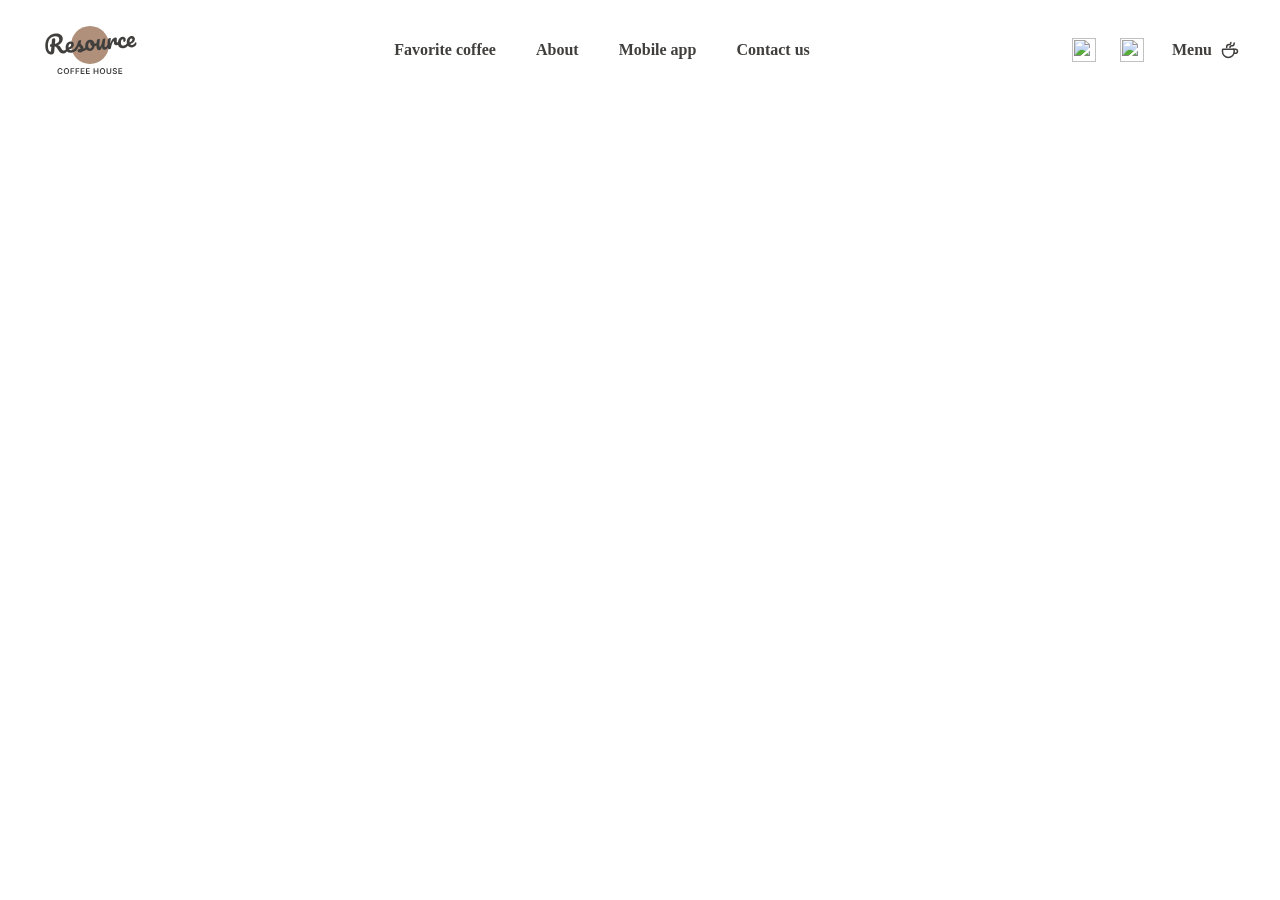
==== index.html @ 21ae15db "feat: add header navigation and theme switcher" ====
<!DOCTYPE html>
<html lang="en">

<head>
    <meta charset="UTF-8">
    <meta name="viewport" content="width=device-width, initial-scale=1.0">
    <title>Coffee House</title>
    <link rel="stylesheet" href="css/style.css">
</head>

<body>

    <header>
        <div class="container">
            <div class="header-menu">

                <a href="#" class="logo">
                    <img src="assets/logo.svg" alt="Coffee House">
                </a>

                <nav class="nav">
                    <a href="#favorite-coffee">Favorite coffee</a>
                    <a href="#about">About</a>
                    <a href="#mobile-app">Mobile app</a>
                    <a href="#contacts">Contact us</a>
                </nav>

                <div class="header-actions">

                    <div class="theme-switch">
                        <button
                            class="theme-button light-theme"
                            type="button"
                            aria-label="Switch to light theme"
                        >
                            <img src="assets/sun.svg" alt="">
                        </button>

                        <button
                            class="theme-button dark-theme"
                            type="button"
                            aria-label="Switch to dark theme"
                        >
                            <img src="assets/moon.svg" alt="">
                        </button>
                    </div>

                    <a href="menu.html" class="coffee-menu">
                        <span>Menu</span>
                        <img src="assets/coffee-cup.svg" alt="">
                    </a>

                </div>

            </div>
        </div>
    </header>

    <script src="js/script.js"></script>

</body>

</html>
---- css/style.css ----
* {
    box-sizing: border-box;
}

html {
    scroll-behavior: smooth;
}

body {
    margin: 0;
}

.container {
    max-width: 1440px;
    margin: 0 auto;
    padding: 0 40px;
}

.header-menu {
    display: flex;
    align-items: center;
    justify-content: space-between;
    padding: 20px 0;
}

.logo {
    display: flex;
}

.logo img {
    width: 100px;
    height: 60px;
}

.nav {
    display: flex;
    align-items: center;
    gap: 40px;
}

.nav a {
    color: #403f3d;
    text-decoration: none;
    font-size: 16px;
    font-weight: 600;
    line-height: 150%;
}

.header-actions {
    display: flex;
    align-items: center;
    gap: 20px;
}

.theme-switch {
    display: flex;
    align-items: center;
    gap: 8px;
}

.theme-button {
    display: flex;
    align-items: center;
    justify-content: center;
    width: 40px;
    height: 40px;
    padding: 0;
    border: none;
    background: transparent;
    cursor: pointer;
}

.theme-button img {
    width: 24px;
    height: 24px;
}

.coffee-menu {
    display: flex;
    align-items: center;
    gap: 8px;
    color: #403f3d;
    text-decoration: none;
    font-size: 16px;
    font-weight: 600;
    line-height: 150%;
}

.coffee-menu img {
    width: 20px;
    height: 20px;
}
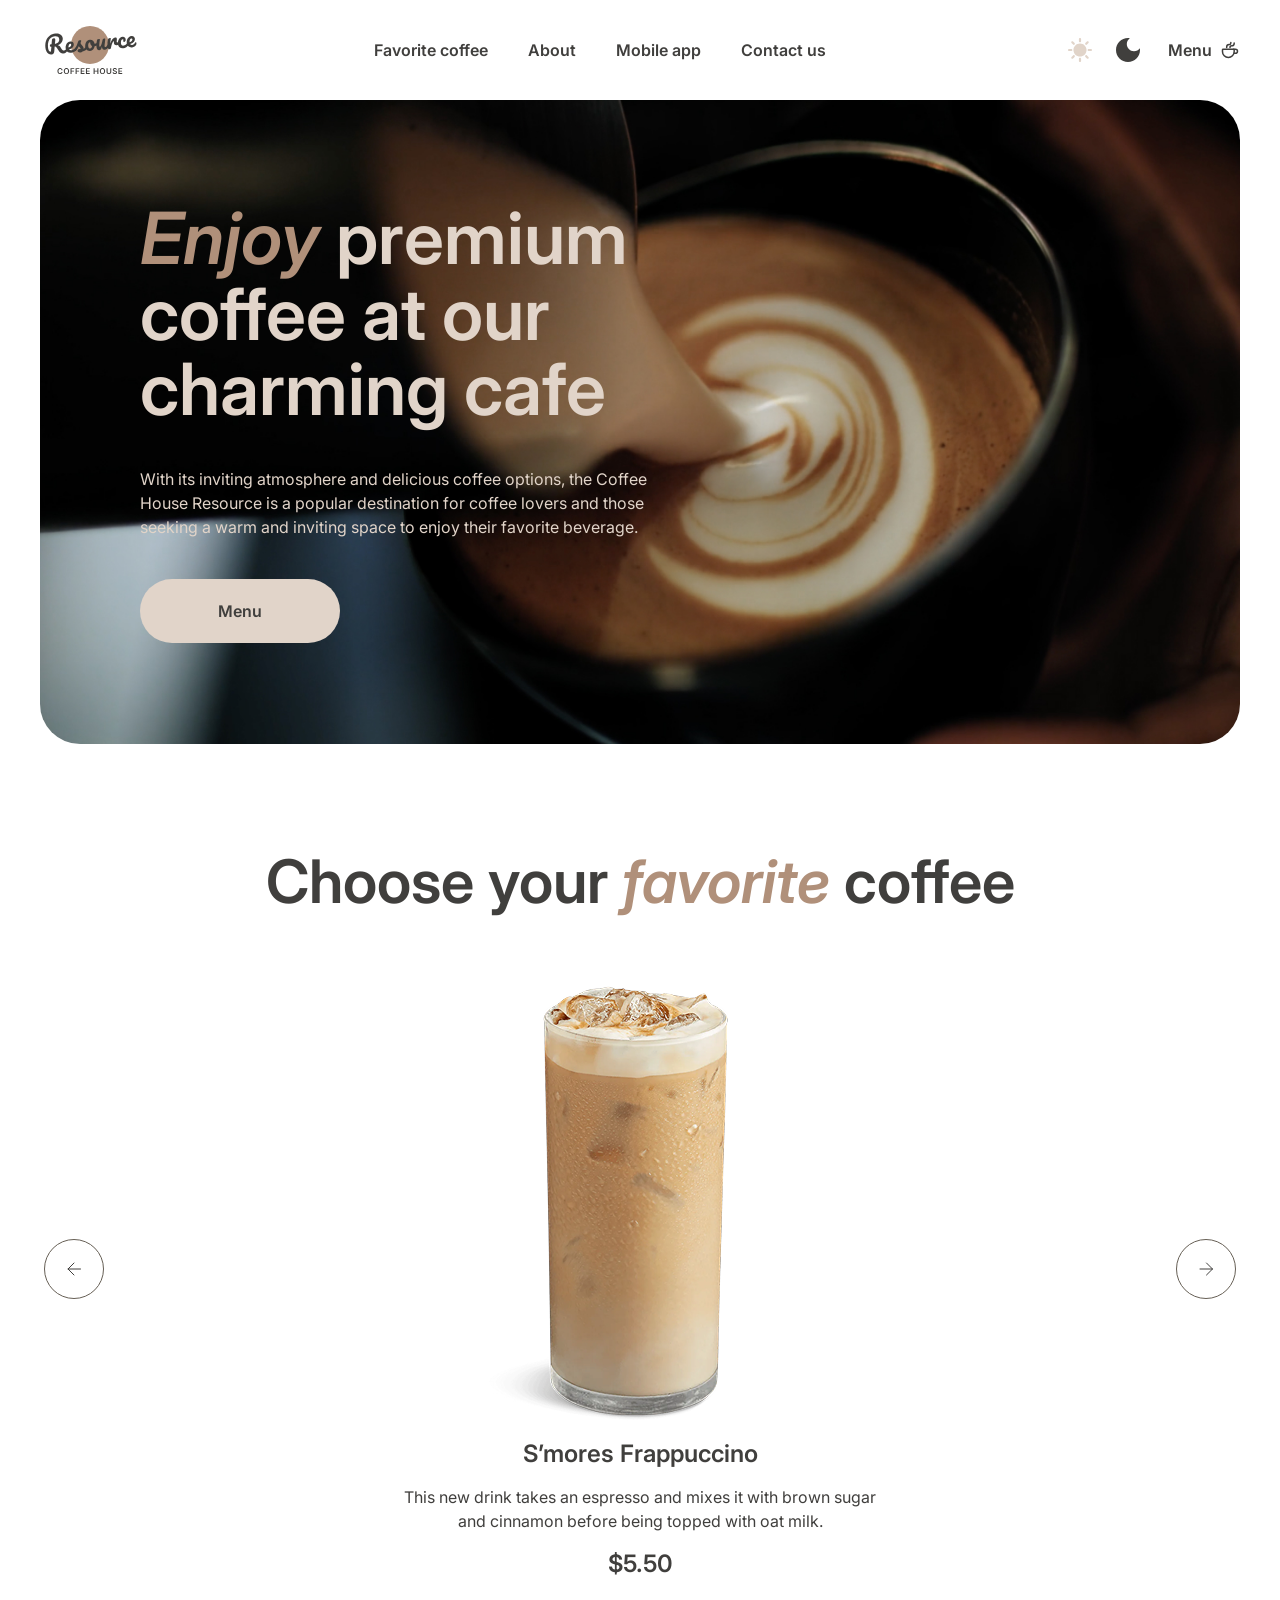
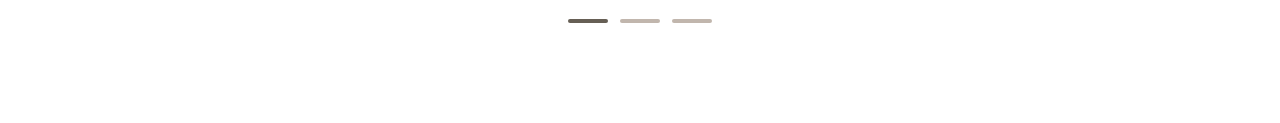
==== commit 739a8a98: "feat: add hero and favorite coffee sections" ====
--- a/index.html
+++ b/index.html
@@ -4,7 +4,17 @@
 <head>
     <meta charset="UTF-8">
     <meta name="viewport" content="width=device-width, initial-scale=1.0">
+
     <title>Coffee House</title>
+
+    <link rel="preconnect" href="https://fonts.googleapis.com">
+    <link rel="preconnect" href="https://fonts.gstatic.com" crossorigin>
+
+    <link
+        href="https://fonts.googleapis.com/css2?family=Inter:ital,wght@0,400;0,600;1,600&display=swap"
+        rel="stylesheet"
+    >
+
     <link rel="stylesheet" href="css/style.css">
 </head>
 
@@ -12,6 +22,7 @@
 
     <header>
         <div class="container">
+
             <div class="header-menu">
 
                 <a href="#" class="logo">
@@ -28,12 +39,13 @@
                 <div class="header-actions">
 
                     <div class="theme-switch">
+
                         <button
                             class="theme-button light-theme"
                             type="button"
                             aria-label="Switch to light theme"
                         >
-                            <img src="assets/sun.svg" alt="">
+                            <img src="assets/Sun.svg" alt="">
                         </button>
 
                         <button
@@ -41,8 +53,9 @@
                             type="button"
                             aria-label="Switch to dark theme"
                         >
-                            <img src="assets/moon.svg" alt="">
+                            <img src="assets/Moon.svg" alt="">
                         </button>
+
                     </div>
 
                     <a href="menu.html" class="coffee-menu">
@@ -53,8 +66,119 @@
                 </div>
 
             </div>
+
         </div>
     </header>
+
+
+    <main>
+
+        <!-- Hero -->
+
+        <section class="hero">
+
+            <div class="container">
+
+                <div class="hero-content">
+
+                    <div class="offer">
+
+                        <h1>
+                            <span>Enjoy</span> premium coffee at our charming cafe
+                        </h1>
+
+                        <p>
+                            With its inviting atmosphere and delicious coffee options,
+                            the Coffee House Resource is a popular destination for coffee
+                            lovers and those seeking a warm and inviting space to enjoy
+                            their favorite beverage.
+                        </p>
+
+                        <a href="menu.html" class="hero-button">
+                            Menu
+                        </a>
+
+                    </div>
+
+                </div>
+
+            </div>
+
+        </section>
+
+
+        <!-- Favorite Coffee -->
+
+        <section class="favorite-coffee" id="favorite-coffee">
+
+            <div class="container">
+
+                <h2>
+                    Choose your <span>favorite</span> coffee
+                </h2>
+
+                <div class="slider">
+
+                    <button
+                        class="slider-button slider-button-left"
+                        type="button"
+                        aria-label="Previous coffee"
+                    >
+                        <img src="assets/arrow-left.svg" alt="">
+                    </button>
+
+
+                    <div class="coffee-slide">
+
+                        <img
+                            src="assets/coffee-slider-1.png"
+                            alt="S'mores Frappuccino"
+                            class="coffee-image"
+                        >
+
+                        <div class="coffee-info">
+
+                            <h3>S’mores Frappuccino</h3>
+
+                            <p>
+                                This new drink takes an espresso and mixes it with brown
+                                sugar and cinnamon before being topped with oat milk.
+                            </p>
+
+                            <div class="coffee-price">
+                                $5.50
+                            </div>
+
+                        </div>
+
+                    </div>
+
+
+                    <button
+                        class="slider-button slider-button-right"
+                        type="button"
+                        aria-label="Next coffee"
+                    >
+                        <img src="assets/arrow-right.svg" alt="">
+                    </button>
+
+                </div>
+
+
+                <div class="slider-controls">
+
+                    <span class="slider-control active"></span>
+                    <span class="slider-control"></span>
+                    <span class="slider-control"></span>
+
+                </div>
+
+            </div>
+
+        </section>
+
+    </main>
+
 
     <script src="js/script.js"></script>
 
--- a/css/style.css
+++ b/css/style.css
@@ -8,6 +8,7 @@
 
 body {
     margin: 0;
+    font-family: "Inter", sans-serif;
 }
 
 .container {
@@ -89,4 +90,183 @@
 .coffee-menu img {
     width: 20px;
     height: 20px;
+}
+
+.hero-content {
+    min-height: 644px;
+    padding: 100px;
+    border-radius: 40px;
+    background-image: url("../assets/img-hero.jpg");
+    background-size: cover;
+    background-position: center;
+}
+
+.offer {
+    display: flex;
+    flex-direction: column;
+    width: 530px;
+    gap: 40px;
+}
+
+.offer h1 {
+    margin: 0;
+    color: #e1d4c9;
+    font-size: 72px;
+    font-weight: 600;
+    line-height: 105%;
+}
+
+.offer h1 span {
+    color: #b0907a;
+    font-style: italic;
+}
+
+.offer p {
+    margin: 0;
+    color: #e1d4c9;
+    font-size: 16px;
+    font-weight: 400;
+    line-height: 150%;
+}
+
+.hero-button {
+    display: flex;
+    align-items: center;
+    justify-content: center;
+    width: 200px;
+    height: 64px;
+    border-radius: 100px;
+    background-color: #e1d4c9;
+    color: #403f3d;
+    text-decoration: none;
+    font-size: 16px;
+    font-weight: 600;
+    line-height: 150%;
+}
+
+.favorite-coffee {
+    padding: 100px 0;
+}
+
+.favorite-coffee .container {
+    display: flex;
+    flex-direction: column;
+    align-items: center;
+    gap: 40px;
+}
+
+.favorite-coffee h2 {
+    margin: 0;
+    color: #403f3d;
+    font-size: 60px;
+    font-weight: 600;
+    line-height: 125%;
+    text-align: center;
+}
+
+.favorite-coffee h2 span {
+    color: #b0907a;
+    font-style: italic;
+}
+
+.slider {
+    position: relative;
+    display: flex;
+    align-items: center;
+    justify-content: center;
+    width: 100%;
+}
+
+.coffee-slide {
+    display: flex;
+    flex-direction: column;
+    align-items: center;
+    width: 480px;
+}
+
+.coffee-image {
+    display: block;
+    width: 480px;
+    height: 480px;
+    object-fit: contain;
+}
+
+.coffee-info {
+    display: flex;
+    flex-direction: column;
+    align-items: center;
+    gap: 16px;
+    text-align: center;
+}
+
+.coffee-info h3 {
+    margin: 0;
+    color: #403f3d;
+    font-size: 24px;
+    font-weight: 600;
+    line-height: 125%;
+}
+
+.coffee-info p {
+    margin: 0;
+    color: #403f3d;
+    font-size: 16px;
+    font-weight: 400;
+    line-height: 150%;
+}
+
+.coffee-price {
+    color: #403f3d;
+    font-size: 24px;
+    font-weight: 600;
+    line-height: 125%;
+}
+
+.slider-button {
+    position: absolute;
+    top: 50%;
+    display: flex;
+    align-items: center;
+    justify-content: center;
+    width: 60px;
+    height: 60px;
+    padding: 0;
+    border: 1px solid #665f55;
+    border-radius: 50%;
+    background: transparent;
+    color: #403f3d;
+    font-size: 24px;
+    cursor: pointer;
+    transform: translateY(-50%);
+}
+
+.slider-button-left {
+    left: 4px;
+}
+
+.slider-button-right {
+    right: 4px;
+}
+
+.slider-controls {
+    display: flex;
+    justify-content: center;
+    gap: 12px;
+}
+
+.slider-control {
+    display: block;
+    width: 40px;
+    height: 4px;
+    border-radius: 100px;
+    background-color: #c1b6ad;
+}
+
+.slider-control.active {
+    background-color: #665f55;
+}
+
+.slider-button img {
+    width: 24px;
+    height: 24px;
 }
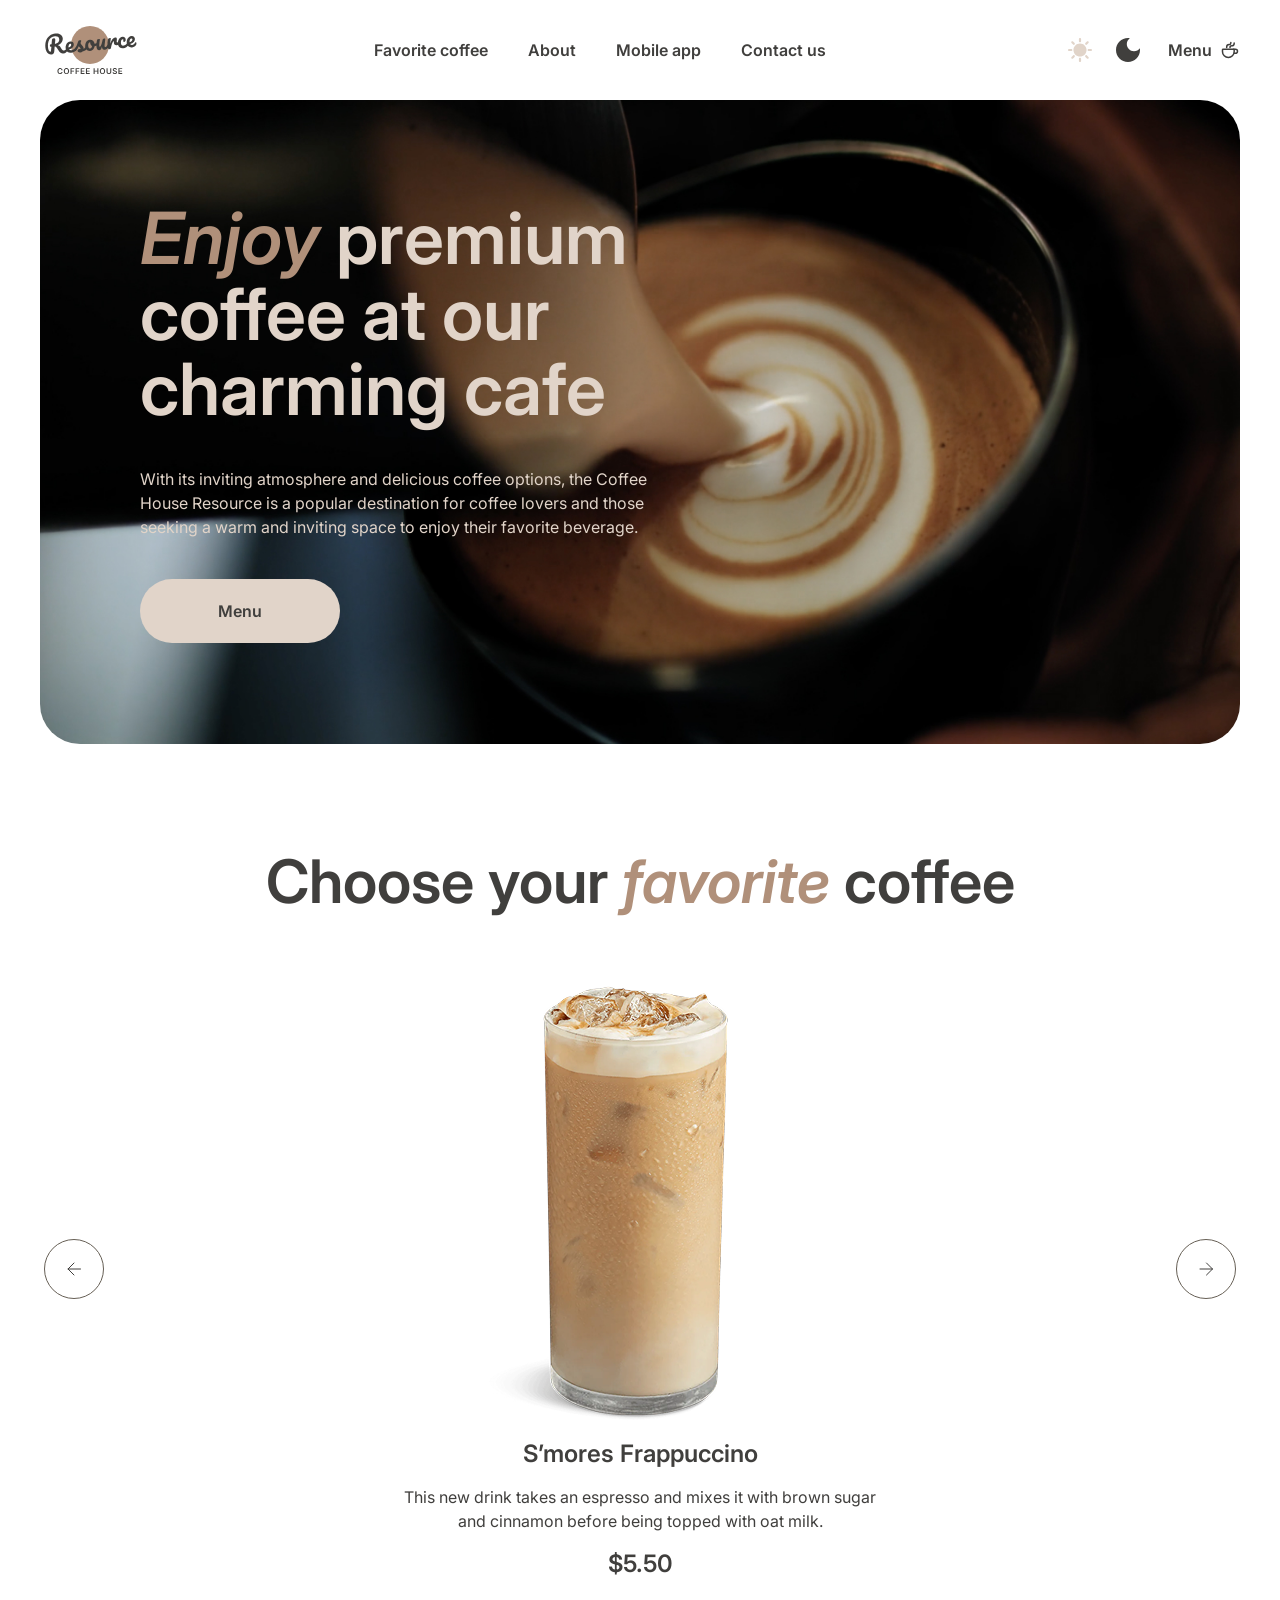
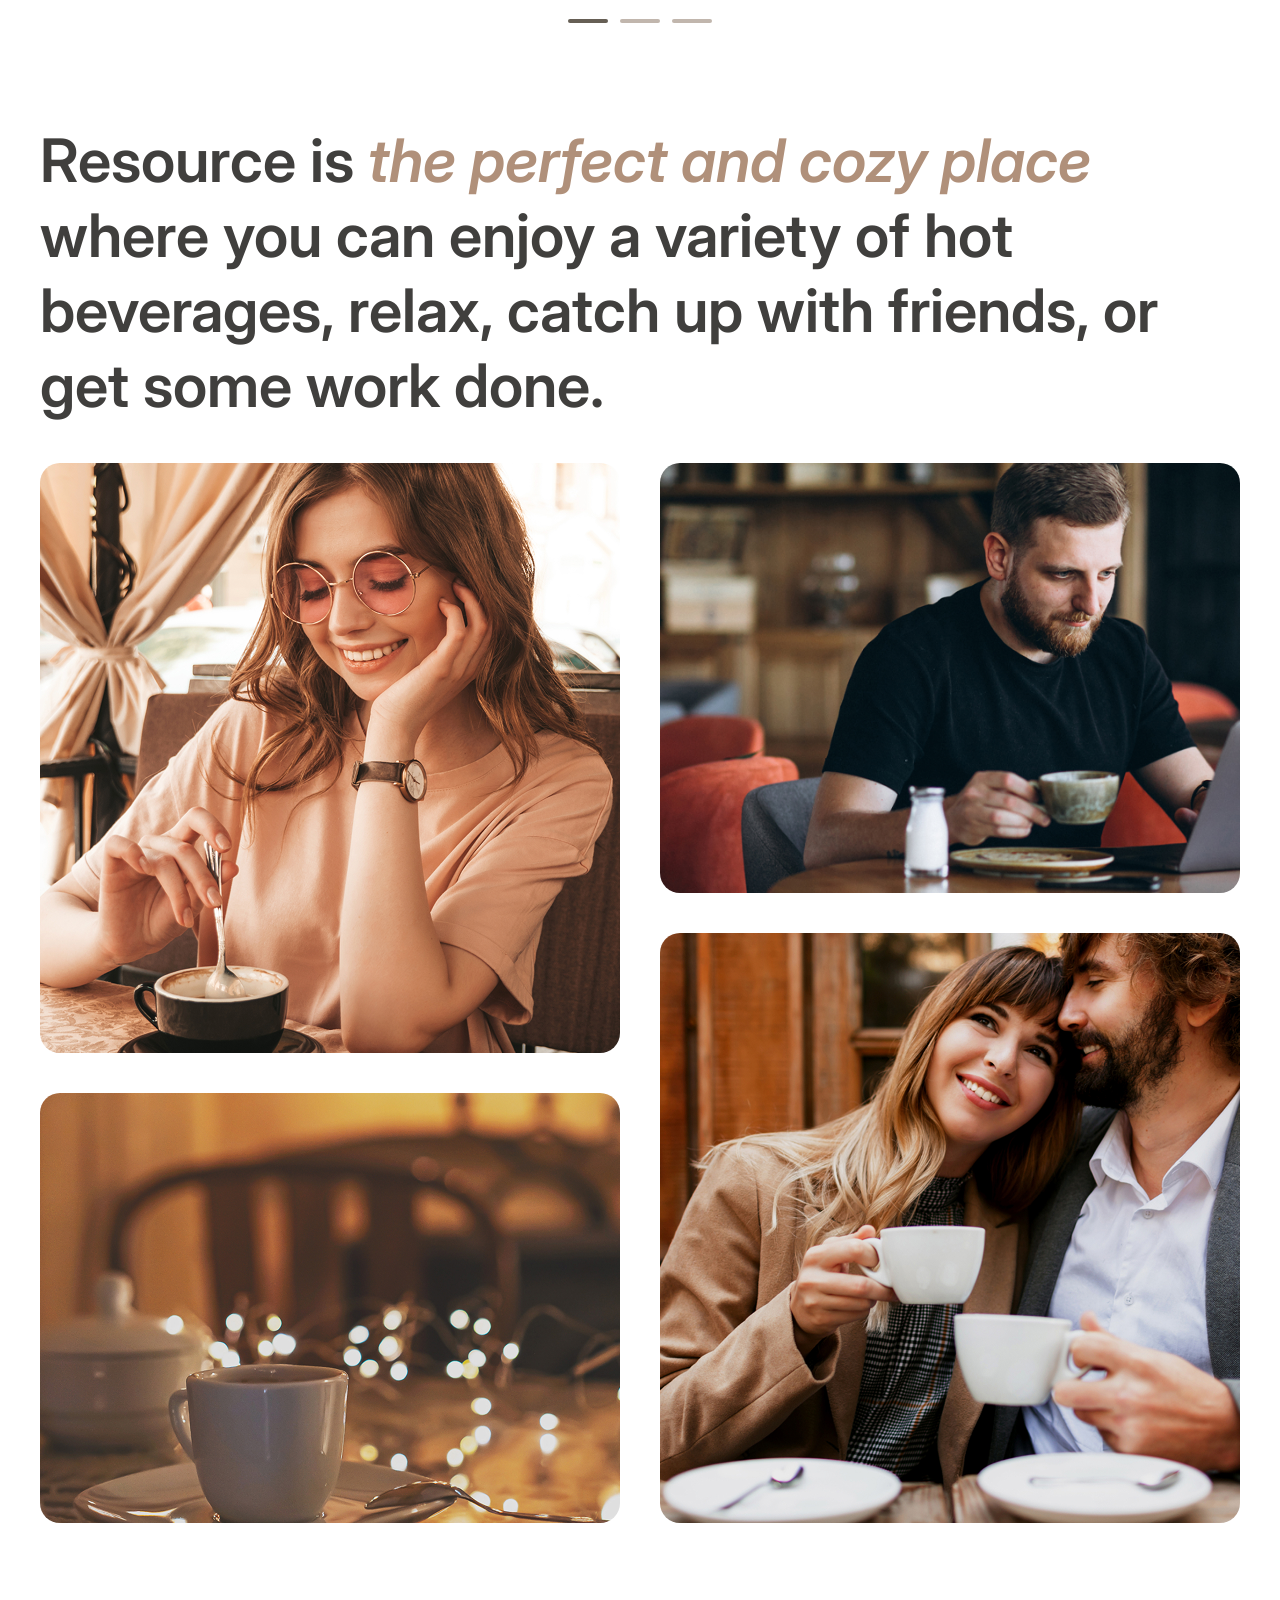
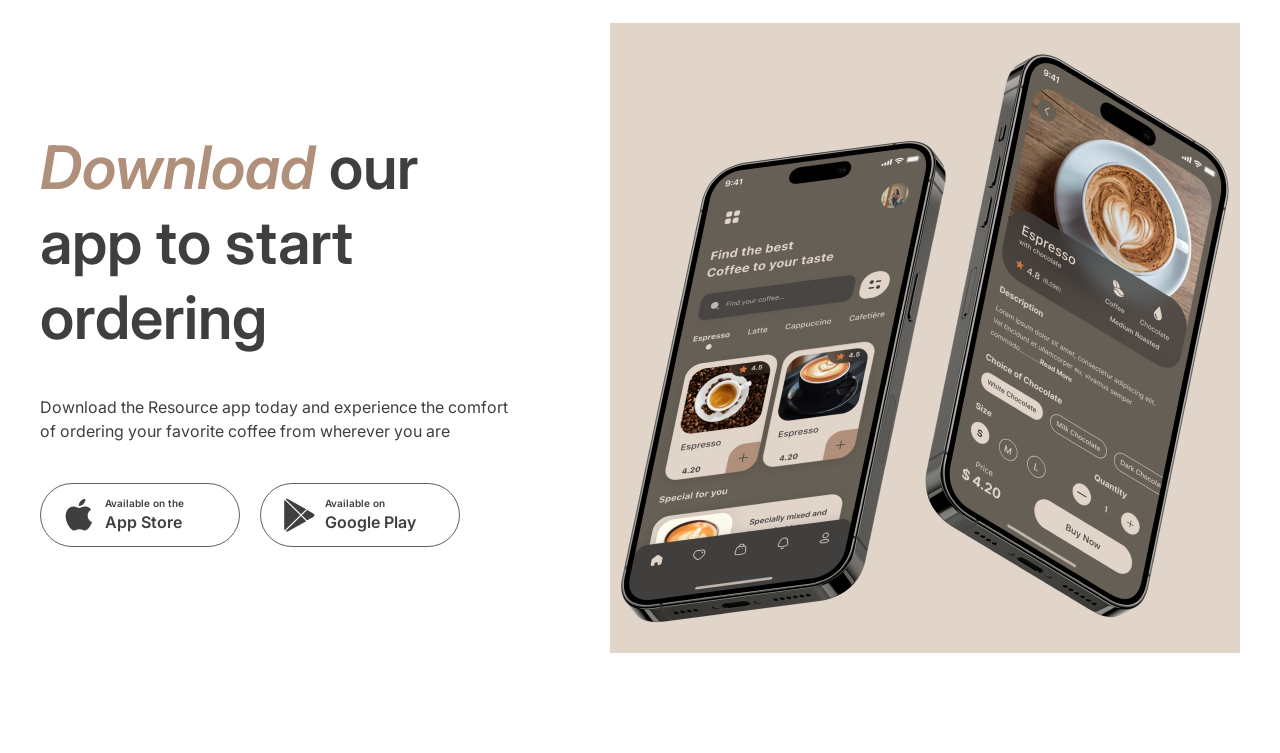
==== commit 4658dde6: "feat: add about and mobile app sections" ====
--- a/index.html
+++ b/index.html
@@ -166,17 +166,122 @@
 
 
                 <div class="slider-controls">
-
                     <span class="slider-control active"></span>
                     <span class="slider-control"></span>
                     <span class="slider-control"></span>
-
                 </div>
 
             </div>
 
         </section>
 
+
+        <!-- About -->
+
+        <section class="about" id="about">
+
+            <div class="container">
+
+                <h2>
+                    Resource is <span>the perfect and cozy place</span> where
+                    you can enjoy a variety of hot beverages, relax,
+                    catch up with friends, or get some work done.
+                </h2>
+
+
+                <div class="about-images">
+
+                    <div class="about-column">
+
+                        <div class="about-image about-image-large">
+                            <img
+                                src="assets/about-1.png"
+                                alt="Woman enjoying coffee"
+                            >
+                        </div>
+
+                        <div class="about-image about-image-small">
+                            <img
+                                src="assets/about-2.png"
+                                alt="Coffee in a cozy atmosphere"
+                            >
+                        </div>
+
+                    </div>
+
+
+                    <div class="about-column">
+
+                        <div class="about-image about-image-small">
+                            <img
+                                src="assets/about-3.png"
+                                alt="Man enjoying coffee"
+                            >
+                        </div>
+
+                        <div class="about-image about-image-large">
+                            <img
+                                src="assets/about-4.png"
+                                alt="Couple enjoying coffee"
+                            >
+                        </div>
+
+                    </div>
+
+                </div>
+
+            </div>
+
+        </section>
+
+<section class="mobile-app" id="mobile-app">
+    <div class="container">
+
+        <div class="mobile-offer">
+
+            <h2>
+                <span>Download</span> our app to start ordering
+            </h2>
+
+            <p>
+                Download the Resource app today and experience the comfort of
+                ordering your favorite coffee from wherever you are
+            </p>
+
+            <div class="app-buttons">
+
+                <a href="#" class="app-button">
+                    <img src="assets/icon-app-store.svg" alt="">
+
+                    <span class="app-button-text">
+                        <small>Available on the</small>
+                        <strong>App Store</strong>
+                    </span>
+                </a>
+
+                <a href="#" class="app-button">
+                    <img src="assets/icon-google-play.svg" alt="">
+
+                    <span class="app-button-text">
+                        <small>Available on</small>
+                        <strong>Google Play</strong>
+                    </span>
+                </a>
+
+            </div>
+
+        </div>
+
+        <div class="mobile-image">
+            <img
+                src="assets/mobile-screens.png"
+                alt="Coffee House mobile application"
+            >
+        </div>
+
+    </div>
+</section>
+
     </main>
 
 
--- a/css/style.css
+++ b/css/style.css
@@ -269,4 +269,150 @@
 .slider-button img {
     width: 24px;
     height: 24px;
+}
+
+.about {
+    padding-bottom: 100px;
+}
+
+.about .container {
+    display: flex;
+    flex-direction: column;
+    gap: 40px;
+}
+
+.about h2 {
+    margin: 0;
+    color: #403f3d;
+    font-size: 60px;
+    font-weight: 600;
+    line-height: 125%;
+}
+
+.about h2 span {
+    color: #b0907a;
+    font-style: italic;
+}
+
+.about-images {
+    display: flex;
+    gap: 40px;
+}
+
+.about-column {
+    display: flex;
+    flex-direction: column;
+    width: 50%;
+    gap: 40px;
+}
+
+.about-image {
+    overflow: hidden;
+    border-radius: 20px;
+}
+
+.about-image-large {
+    height: 590px;
+}
+
+.about-image-small {
+    height: 430px;
+}
+
+.about-image img {
+    width: 100%;
+    height: 100%;
+    object-fit: cover;
+}
+
+.mobile-app {
+    padding-bottom: 100px;
+}
+
+.mobile-app .container {
+    display: flex;
+    align-items: center;
+    gap: 100px;
+}
+
+.mobile-offer {
+    display: flex;
+    flex-direction: column;
+    gap: 40px;
+    width: 630px;
+}
+
+.mobile-offer h2 {
+    margin: 0;
+    color: #403f3d;
+    font-size: 60px;
+    font-weight: 600;
+    line-height: 125%;
+}
+
+.mobile-offer h2 span {
+    color: #b0907a;
+    font-style: italic;
+}
+
+.mobile-offer p {
+    margin: 0;
+    color: #403f3d;
+    font-size: 16px;
+    font-weight: 400;
+    line-height: 150%;
+}
+
+.app-buttons {
+    display: flex;
+    gap: 20px;
+}
+
+.app-button {
+    display: flex;
+    align-items: center;
+    gap: 8px;
+    width: 200px;
+    height: 64px;
+    padding: 12px 20px;
+    border: 1px solid #665f55;
+    border-radius: 100px;
+    color: #403f3d;
+    text-decoration: none;
+}
+
+.app-button img {
+    width: 36px;
+    height: 36px;
+}
+
+.app-button-text {
+    display: flex;
+    flex-direction: column;
+    align-items: flex-start;
+}
+
+.app-button-text small {
+    font-size: 10px;
+    font-weight: 600;
+    line-height: 140%;
+}
+
+.app-button-text strong {
+    font-size: 16px;
+    font-weight: 600;
+    line-height: 150%;
+}
+
+.mobile-image {
+    width: 630px;
+    height: 630px;
+    flex-shrink: 0;
+}
+
+.mobile-image img {
+    display: block;
+    width: 100%;
+    height: 100%;
+    object-fit: contain;
 }
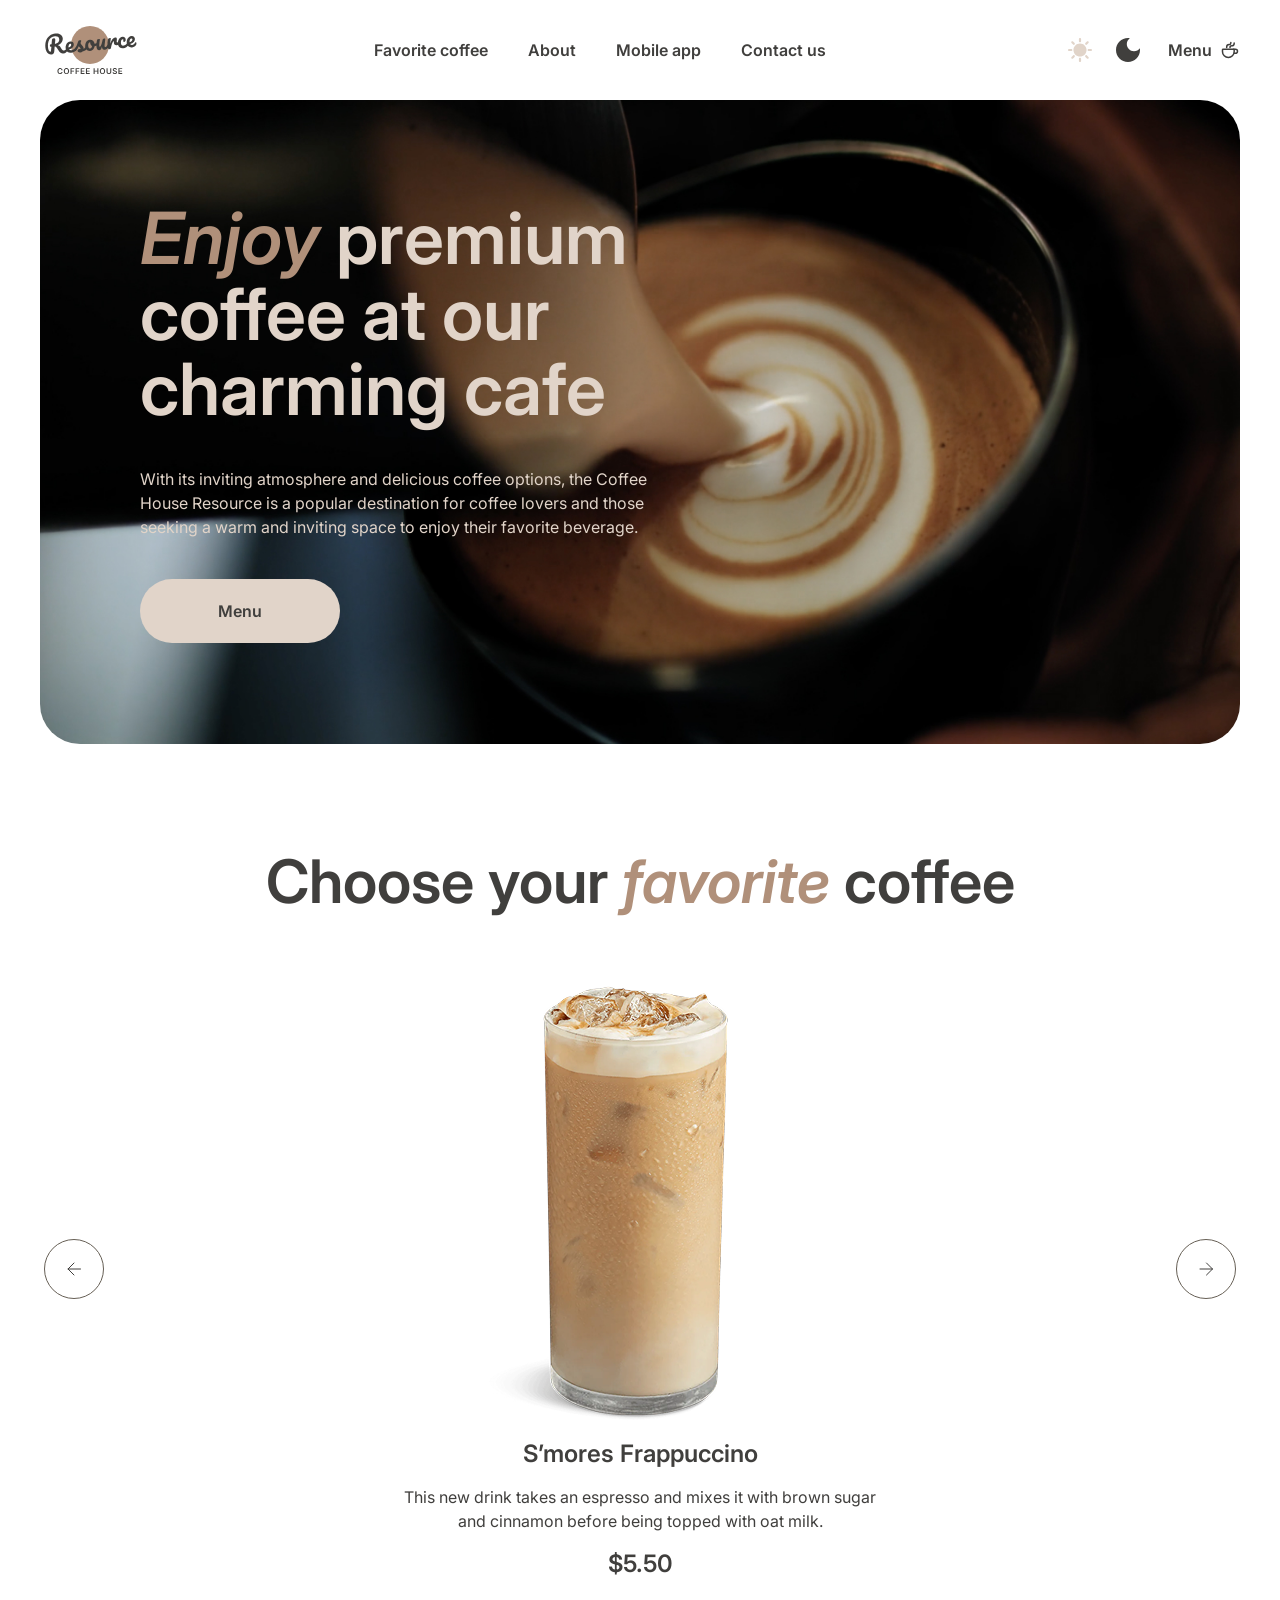
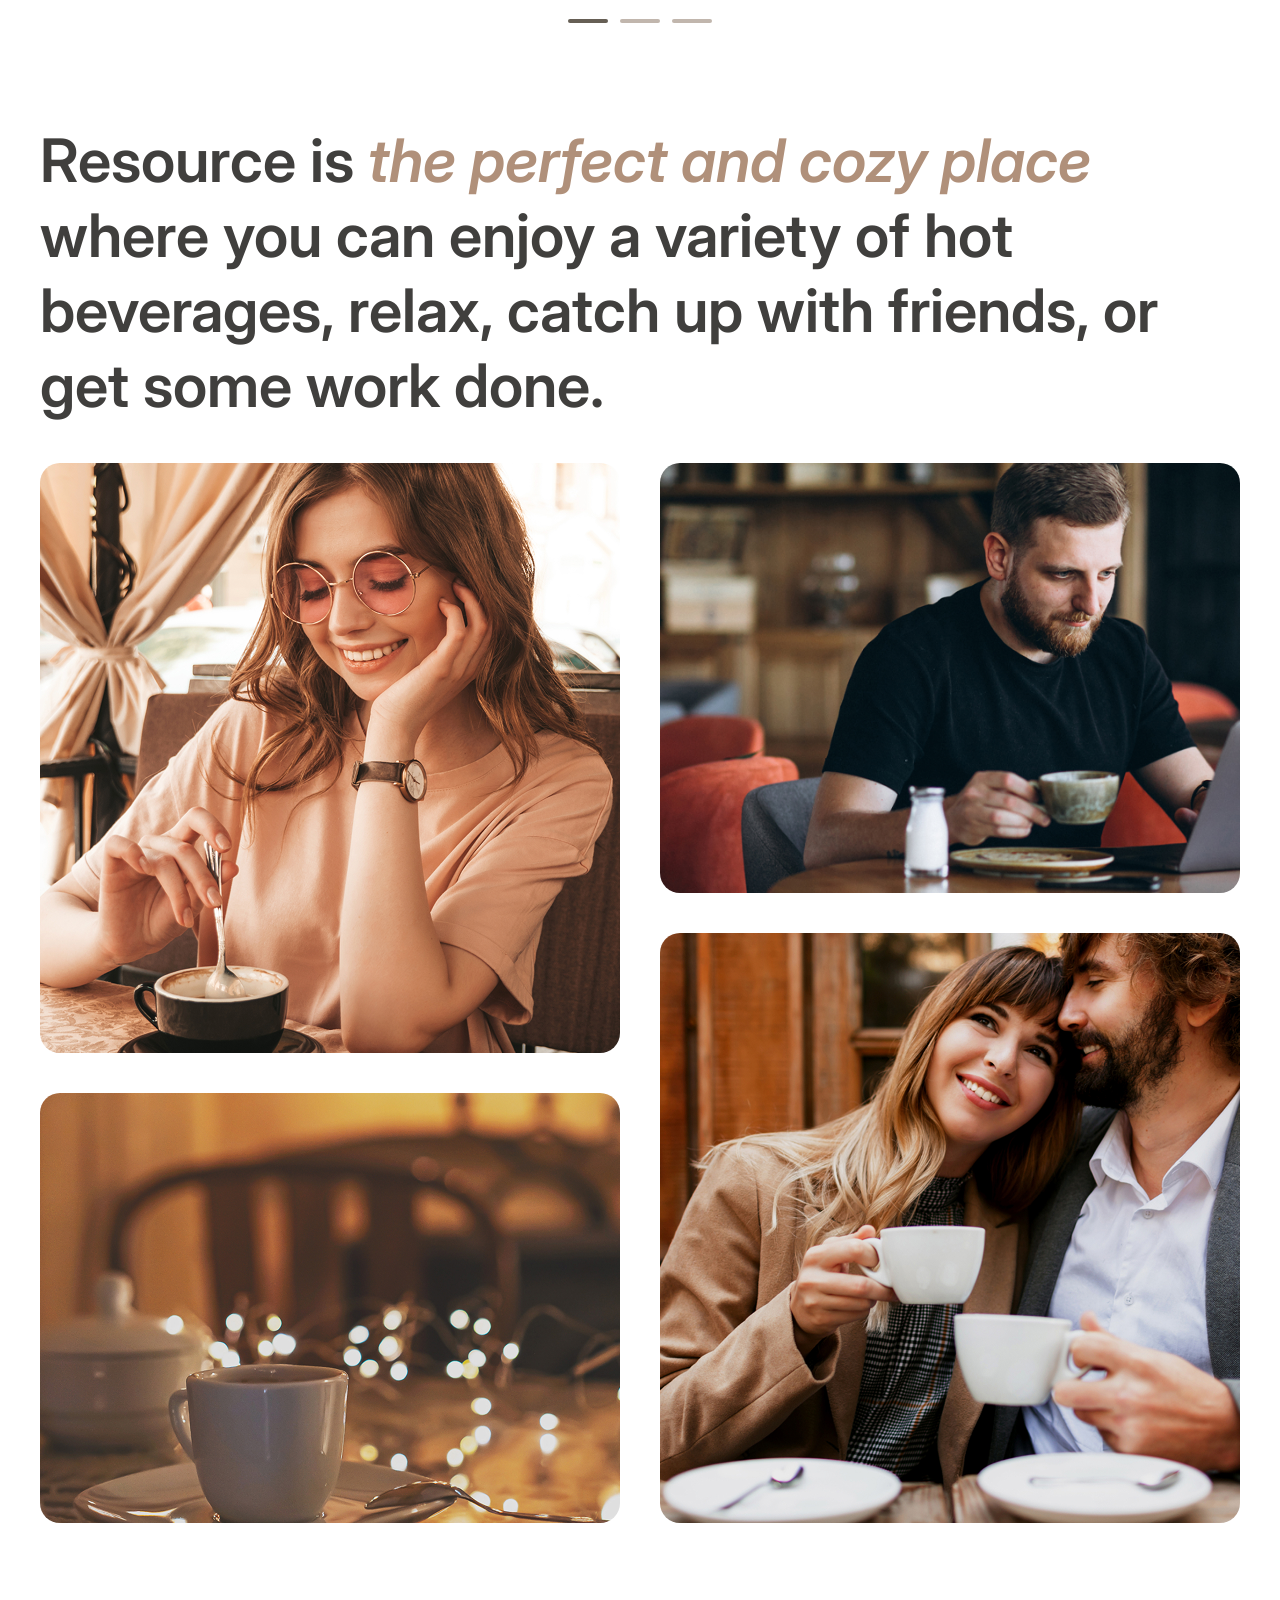
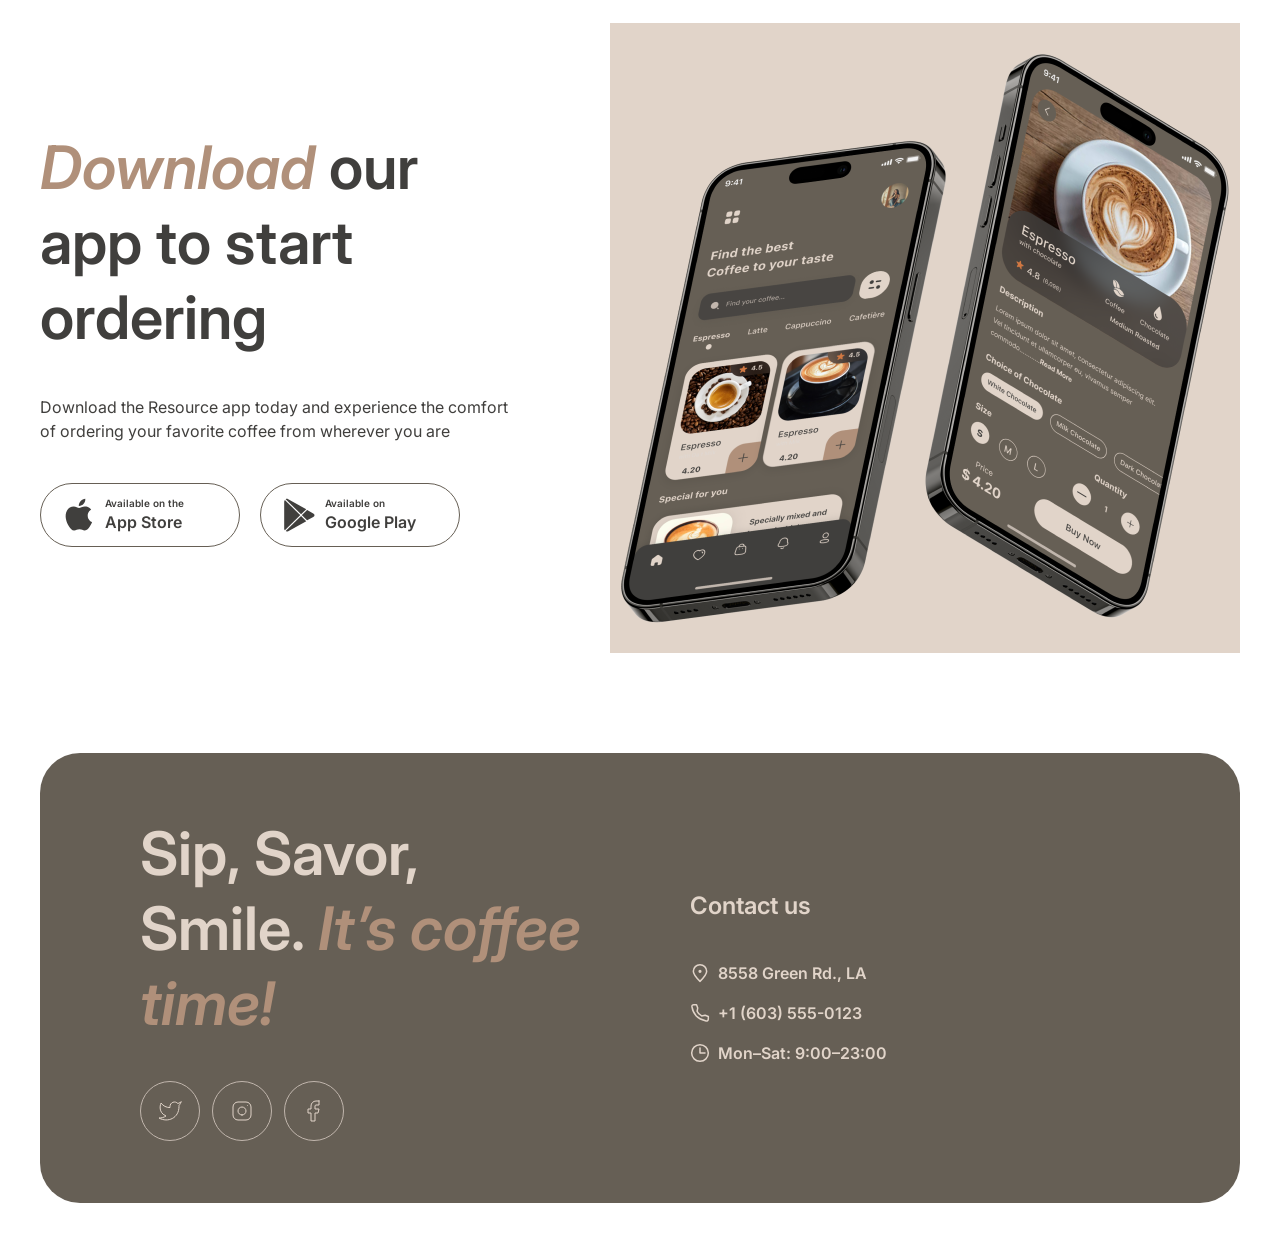
==== commit 94dbb2f7: "feat: add contacts section" ====
--- a/index.html
+++ b/index.html
@@ -282,6 +282,69 @@
     </div>
 </section>
 
+<!-- Contacts -->
+
+<section class="contacts" id="contacts">
+    <div class="container">
+
+        <div class="contacts-content">
+
+            <div class="contacts-offer">
+
+                <h2>
+                    Sip, Savor, Smile.
+                    <span>It’s coffee time!</span>
+                </h2>
+
+                <div class="socials">
+
+                    <a href="#" class="social-button" aria-label="Twitter">
+                        <img src="assets/twitter.svg" alt="">
+                    </a>
+
+                    <a href="#" class="social-button" aria-label="Instagram">
+                        <img src="assets/instagram.svg" alt="">
+                    </a>
+
+                    <a href="#" class="social-button" aria-label="Facebook">
+                        <img src="assets/facebook.svg" alt="">
+                    </a>
+
+                </div>
+
+            </div>
+
+
+            <div class="contacts-info">
+
+                <h3>Contact us</h3>
+
+                <div class="contact-list">
+
+                    <a href="#" class="contact-item">
+                        <img src="assets/pin-alt.svg" alt="">
+                        <span>8558 Green Rd., LA</span>
+                    </a>
+
+                    <a href="tel:+16035550123" class="contact-item">
+                        <img src="assets/phone.svg" alt="">
+                        <span>+1 (603) 555-0123</span>
+                    </a>
+
+                    <div class="contact-item">
+                        <img src="assets/clock.svg" alt="">
+                        <span>Mon–Sat: 9:00–23:00</span>
+                    </div>
+
+                </div>
+
+            </div>
+
+        </div>
+
+    </div>
+</section>
+
     </main>
 
 
--- a/css/style.css
+++ b/css/style.css
@@ -415,4 +415,96 @@
     width: 100%;
     height: 100%;
     object-fit: contain;
+}
+
+.contacts {
+    padding-bottom: 40px;
+}
+
+.contacts-content {
+    display: flex;
+    align-items: center;
+    gap: 100px;
+    height: 450px;
+    padding: 100px;
+    border-radius: 40px;
+    background-color: #665f55;
+}
+
+.contacts-offer {
+    display: flex;
+    flex-direction: column;
+    gap: 40px;
+    width: 530px;
+}
+
+.contacts-offer h2 {
+    margin: 0;
+    color: #e1d4c9;
+    font-size: 60px;
+    font-weight: 600;
+    line-height: 125%;
+}
+
+.contacts-offer h2 span {
+    color: #b0907a;
+    font-style: italic;
+}
+
+.socials {
+    display: flex;
+    gap: 12px;
+}
+
+.social-button {
+    display: flex;
+    align-items: center;
+    justify-content: center;
+    width: 60px;
+    height: 60px;
+    border: 1px solid #c1b6ad;
+    border-radius: 50%;
+}
+
+.social-button img {
+    width: 24px;
+    height: 24px;
+}
+
+.contacts-info {
+    display: flex;
+    flex-direction: column;
+    gap: 40px;
+    width: 530px;
+}
+
+.contacts-info h3 {
+    margin: 0;
+    color: #e1d4c9;
+    font-size: 24px;
+    font-weight: 600;
+    line-height: 125%;
+}
+
+.contact-list {
+    display: flex;
+    flex-direction: column;
+    gap: 16px;
+}
+
+.contact-item {
+    display: flex;
+    align-items: center;
+    gap: 8px;
+    width: fit-content;
+    color: #e1d4c9;
+    text-decoration: none;
+    font-size: 16px;
+    font-weight: 600;
+    line-height: 150%;
+}
+
+.contact-item img {
+    width: 20px;
+    height: 20px;
 }
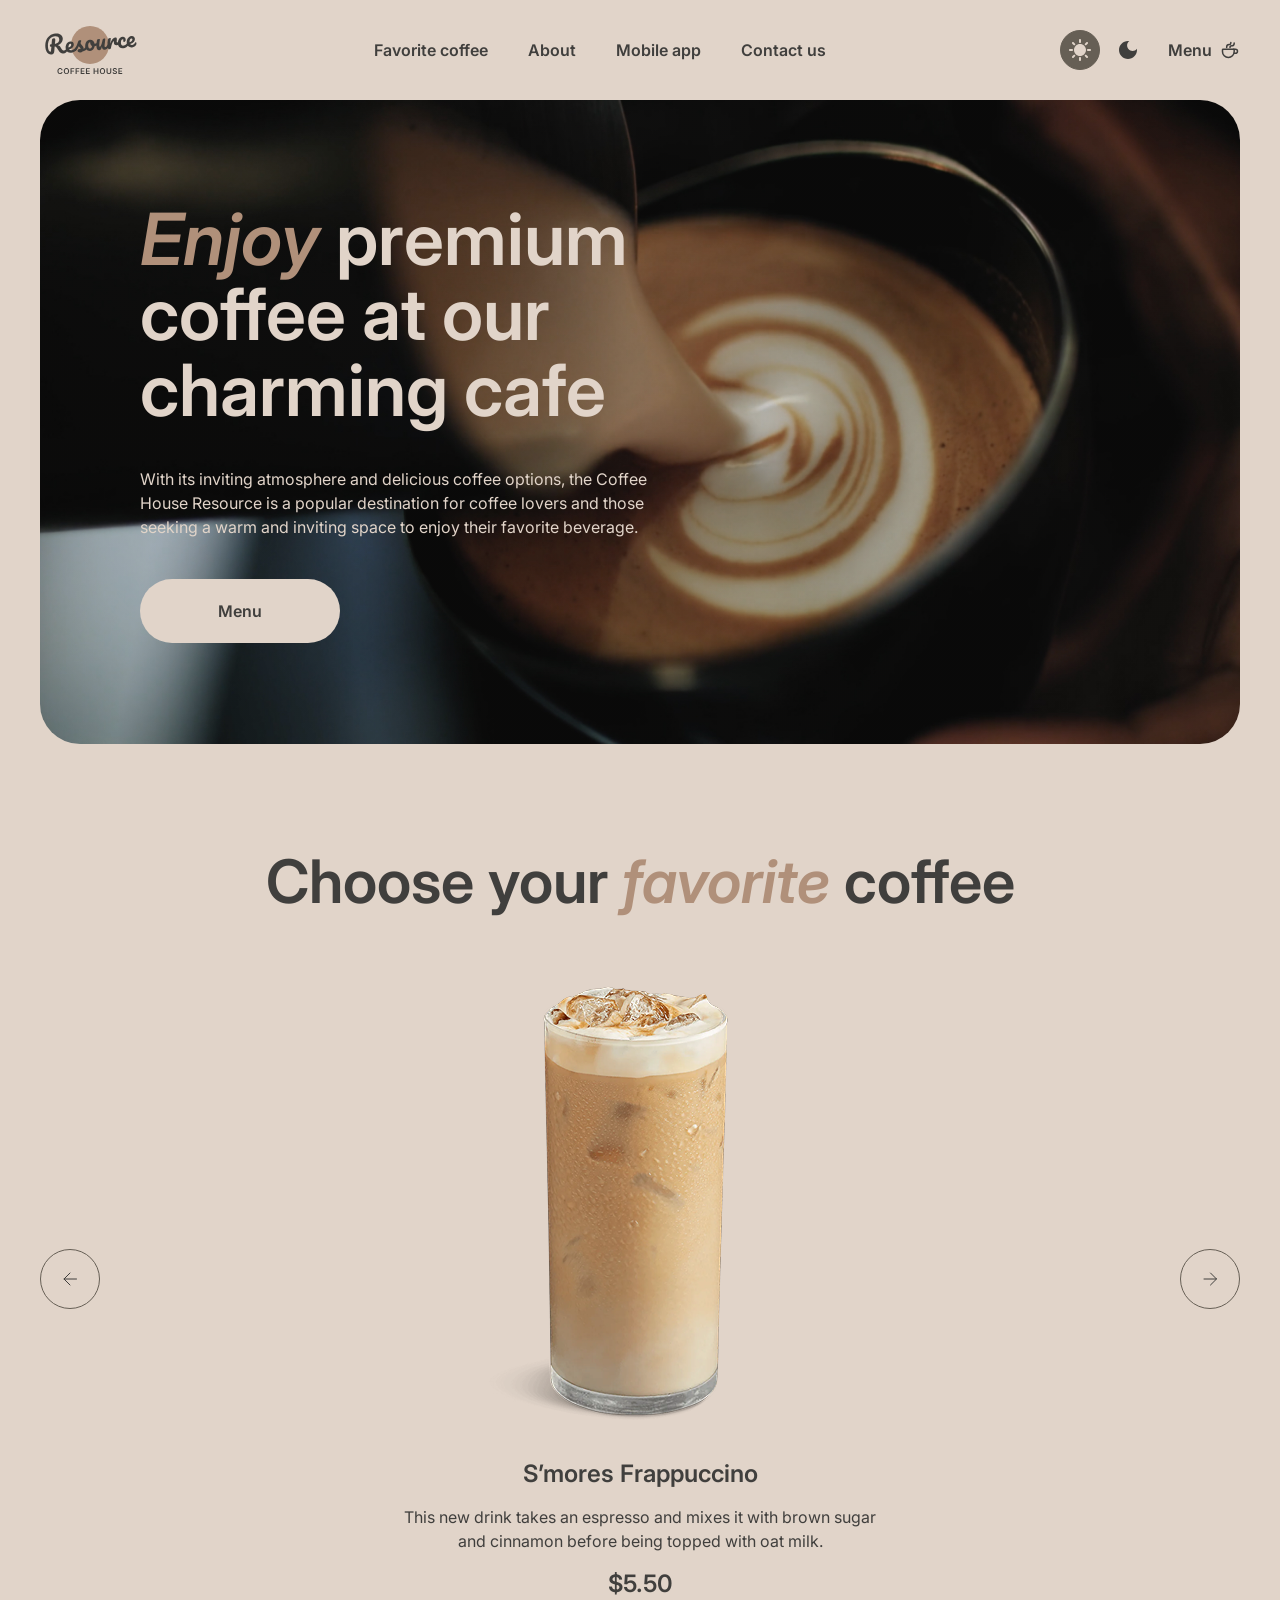
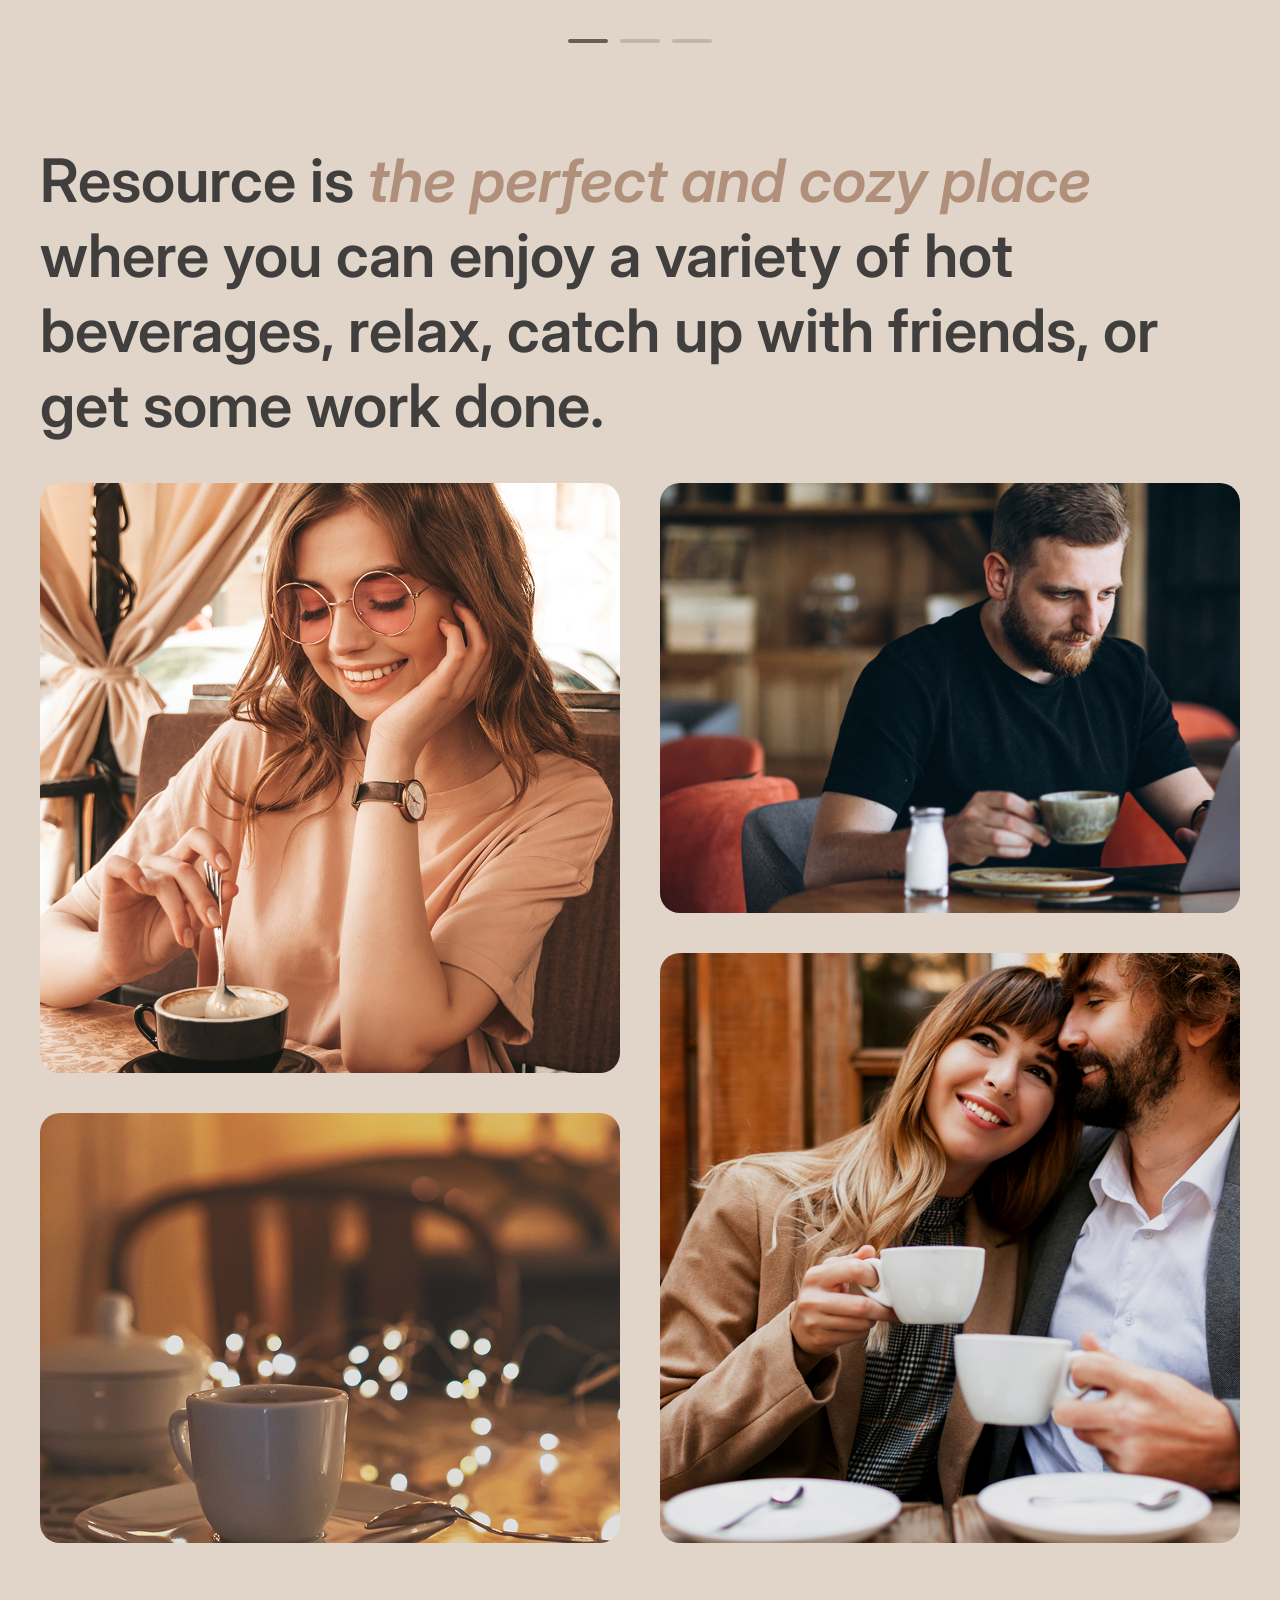
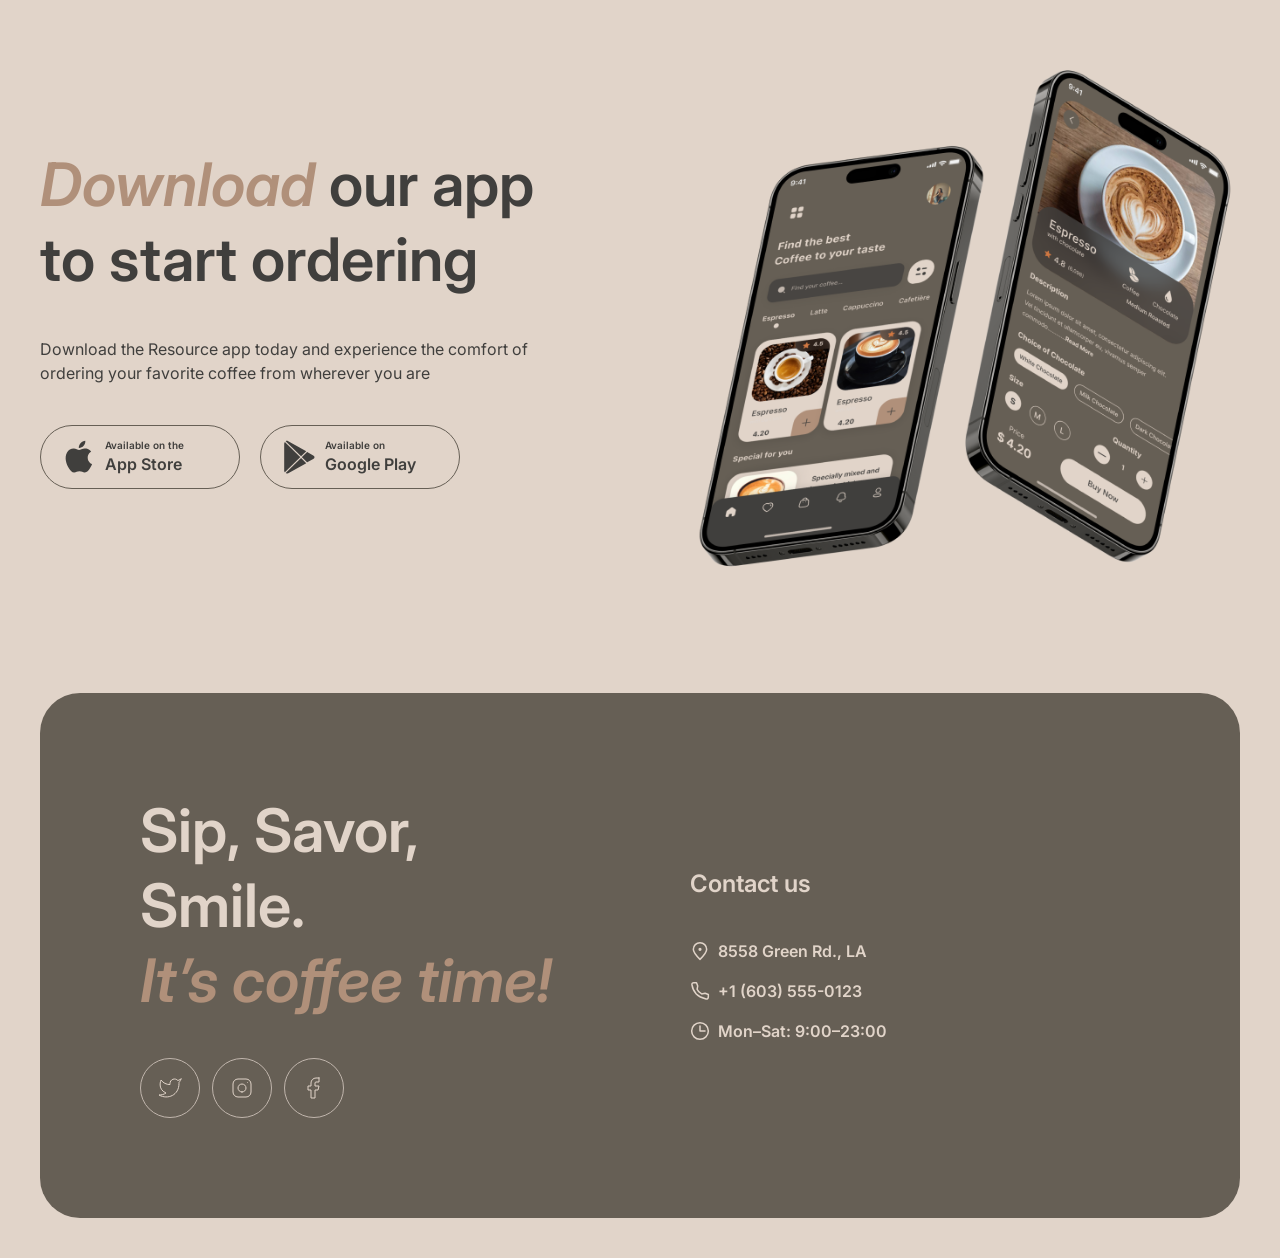
==== commit 5d7b92f0: "feat: add favicon" ====
--- a/index.html
+++ b/index.html
@@ -6,6 +6,8 @@
     <meta name="viewport" content="width=device-width, initial-scale=1.0">
 
     <title>Coffee House</title>
+
+    <link rel="icon" type="image/svg+xml" href="assets/favicon.svg">
 
     <link rel="preconnect" href="https://fonts.googleapis.com">
     <link rel="preconnect" href="https://fonts.gstatic.com" crossorigin>
@@ -22,24 +24,32 @@
 
     <header>
         <div class="container">
-
             <div class="header-menu">
 
-                <a href="#" class="logo">
+                <a href="index.html" class="logo">
                     <img src="assets/logo.svg" alt="Coffee House">
                 </a>
 
                 <nav class="nav">
-                    <a href="#favorite-coffee">Favorite coffee</a>
-                    <a href="#about">About</a>
-                    <a href="#mobile-app">Mobile app</a>
-                    <a href="#contacts">Contact us</a>
+                    <ul>
+                        <li>
+                            <a href="#favorite-coffee">Favorite coffee</a>
+                        </li>
+                        <li>
+                            <a href="#about">About</a>
+                        </li>
+                        <li>
+                            <a href="#mobile-app">Mobile app</a>
+                        </li>
+                        <li>
+                            <a href="#contacts">Contact us</a>
+                        </li>
+                    </ul>
                 </nav>
 
                 <div class="header-actions">
 
                     <div class="theme-switch">
-
                         <button
                             class="theme-button light-theme"
                             type="button"
@@ -55,7 +65,6 @@
                         >
                             <img src="assets/Moon.svg" alt="">
                         </button>
-
                     </div>
 
                     <a href="menu.html" class="coffee-menu">
@@ -63,20 +72,25 @@
                         <img src="assets/coffee-cup.svg" alt="">
                     </a>
 
-                </div>
-
-            </div>
-
+                    <button
+                        class="burger-button"
+                        type="button"
+                        aria-label="Open navigation menu"
+                    >
+                        <span></span>
+                        <span></span>
+                        <span></span>
+                    </button>
+
+                </div>
+
+            </div>
         </div>
     </header>
 
-
     <main>
 
-        <!-- Hero -->
-
         <section class="hero">
-
             <div class="container">
 
                 <div class="hero-content">
@@ -103,14 +117,9 @@
                 </div>
 
             </div>
-
         </section>
 
-
-        <!-- Favorite Coffee -->
-
         <section class="favorite-coffee" id="favorite-coffee">
-
             <div class="container">
 
                 <h2>
@@ -127,7 +136,6 @@
                         <img src="assets/arrow-left.svg" alt="">
                     </button>
 
-
                     <div class="coffee-slide">
 
                         <img
@@ -152,7 +160,6 @@
                         </div>
 
                     </div>
-
 
                     <button
                         class="slider-button slider-button-right"
@@ -164,7 +171,6 @@
 
                 </div>
 
-
                 <div class="slider-controls">
                     <span class="slider-control active"></span>
                     <span class="slider-control"></span>
@@ -172,14 +178,9 @@
                 </div>
 
             </div>
-
         </section>
 
-
-        <!-- About -->
-
         <section class="about" id="about">
-
             <div class="container">
 
                 <h2>
@@ -188,7 +189,6 @@
                     catch up with friends, or get some work done.
                 </h2>
 
-
                 <div class="about-images">
 
                     <div class="about-column">
@@ -209,7 +209,6 @@
 
                     </div>
 
-
                     <div class="about-column">
 
                         <div class="about-image about-image-small">
@@ -231,122 +230,161 @@
                 </div>
 
             </div>
-
         </section>
 
-<section class="mobile-app" id="mobile-app">
-    <div class="container">
-
-        <div class="mobile-offer">
-
-            <h2>
-                <span>Download</span> our app to start ordering
-            </h2>
-
-            <p>
-                Download the Resource app today and experience the comfort of
-                ordering your favorite coffee from wherever you are
-            </p>
-
-            <div class="app-buttons">
-
-                <a href="#" class="app-button">
-                    <img src="assets/icon-app-store.svg" alt="">
-
-                    <span class="app-button-text">
-                        <small>Available on the</small>
-                        <strong>App Store</strong>
-                    </span>
-                </a>
-
-                <a href="#" class="app-button">
-                    <img src="assets/icon-google-play.svg" alt="">
-
-                    <span class="app-button-text">
-                        <small>Available on</small>
-                        <strong>Google Play</strong>
-                    </span>
-                </a>
+        <section class="mobile-app" id="mobile-app">
+            <div class="container">
+
+                <div class="mobile-offer">
+
+                    <h2>
+                        <span>Download</span> our app to start ordering
+                    </h2>
+
+                    <p>
+                        Download the Resource app today and experience the comfort of
+                        ordering your favorite coffee from wherever you are
+                    </p>
+
+                    <div class="app-buttons">
+
+                        <a
+                            href="https://www.apple.com/app-store/"
+                            class="app-button"
+                            target="_blank"
+                            rel="noopener noreferrer"
+                        >
+                            <img
+                                src="assets/icon-app-store.svg"
+                                alt=""
+                            >
+
+                            <span class="app-button-text">
+                                <small>Available on the</small>
+                                <strong>App Store</strong>
+                            </span>
+                        </a>
+
+                        <a
+                            href="https://play.google.com/store"
+                            class="app-button"
+                            target="_blank"
+                            rel="noopener noreferrer"
+                        >
+                            <img
+                                src="assets/icon-google-play.svg"
+                                alt=""
+                            >
+
+                            <span class="app-button-text">
+                                <small>Available on</small>
+                                <strong>Google Play</strong>
+                            </span>
+                        </a>
+
+                    </div>
+
+                </div>
+
+                <div class="mobile-image">
+
+                    <img
+                        src="assets/mobile-screens.png"
+                        alt="Coffee House mobile application"
+                    >
+
+                </div>
+
+            </div>
+        </section>
+
+    </main>
+
+    <footer class="contacts" id="contacts">
+        <div class="container">
+
+            <div class="contacts-content">
+
+                <div class="contacts-offer">
+
+                    <h2>
+                        Sip, Savor, Smile.
+                        <span>It’s coffee time!</span>
+                    </h2>
+
+                    <div class="socials">
+
+                        <a
+                            href="https://twitter.com/"
+                            class="social-button"
+                            aria-label="Twitter"
+                            target="_blank"
+                            rel="noopener noreferrer"
+                        >
+                            <img src="assets/twitter.svg" alt="">
+                        </a>
+
+                        <a
+                            href="https://www.instagram.com/"
+                            class="social-button"
+                            aria-label="Instagram"
+                            target="_blank"
+                            rel="noopener noreferrer"
+                        >
+                            <img src="assets/instagram.svg" alt="">
+                        </a>
+
+                        <a
+                            href="https://www.facebook.com/"
+                            class="social-button"
+                            aria-label="Facebook"
+                            target="_blank"
+                            rel="noopener noreferrer"
+                        >
+                            <img src="assets/facebook.svg" alt="">
+                        </a>
+
+                    </div>
+
+                </div>
+
+                <div class="contacts-info">
+
+                    <h3>Contact us</h3>
+
+                    <div class="contact-list">
+
+                        <a
+                            href="https://www.google.com/maps/search/?api=1&query=8558+Green+Rd,+LA"
+                            class="contact-item"
+                            target="_blank"
+                            rel="noopener noreferrer"
+                        >
+                            <img src="assets/pin-alt.svg" alt="">
+                            <span>8558 Green Rd., LA</span>
+                        </a>
+
+                        <a
+                            href="tel:+16035550123"
+                            class="contact-item"
+                        >
+                            <img src="assets/phone.svg" alt="">
+                            <span>+1 (603) 555-0123</span>
+                        </a>
+
+                        <div class="contact-item">
+                            <img src="assets/clock.svg" alt="">
+                            <span>Mon–Sat: 9:00–23:00</span>
+                        </div>
+
+                    </div>
+
+                </div>
 
             </div>
 
         </div>
-
-        <div class="mobile-image">
-            <img
-                src="assets/mobile-screens.png"
-                alt="Coffee House mobile application"
-            >
-        </div>
-
-    </div>
-</section>
-
-<!-- Contacts -->
-
-<section class="contacts" id="contacts">
-    <div class="container">
-
-        <div class="contacts-content">
-
-            <div class="contacts-offer">
-
-                <h2>
-                    Sip, Savor, Smile.
-                    <span>It’s coffee time!</span>
-                </h2>
-
-                <div class="socials">
-
-                    <a href="#" class="social-button" aria-label="Twitter">
-                        <img src="assets/twitter.svg" alt="">
-                    </a>
-
-                    <a href="#" class="social-button" aria-label="Instagram">
-                        <img src="assets/instagram.svg" alt="">
-                    </a>
-
-                    <a href="#" class="social-button" aria-label="Facebook">
-                        <img src="assets/facebook.svg" alt="">
-                    </a>
-
-                </div>
-
-            </div>
-
-
-            <div class="contacts-info">
-
-                <h3>Contact us</h3>
-
-                <div class="contact-list">
-
-                    <a href="#" class="contact-item">
-                        <img src="assets/pin-alt.svg" alt="">
-                        <span>8558 Green Rd., LA</span>
-                    </a>
-
-                    <a href="tel:+16035550123" class="contact-item">
-                        <img src="assets/phone.svg" alt="">
-                        <span>+1 (603) 555-0123</span>
-                    </a>
-
-                    <div class="contact-item">
-                        <img src="assets/clock.svg" alt="">
-                        <span>Mon–Sat: 9:00–23:00</span>
-                    </div>
-
-                </div>
-
-            </div>
-
-        </div>
-
-    </div>
-</section>
-
-    </main>
-
+    </footer>
 
     <script src="js/script.js"></script>
 
--- a/css/style.css
+++ b/css/style.css
@@ -8,7 +8,12 @@
 
 body {
     margin: 0;
+    background-color: #e1d4c9;
+    color: #403f3d;
     font-family: "Inter", sans-serif;
+    transition:
+        background-color 0.3s ease,
+        color 0.3s ease;
 }
 
 .container {
@@ -36,15 +41,40 @@
 .nav {
     display: flex;
     align-items: center;
+}
+
+.nav ul {
+    display: flex;
+    align-items: center;
     gap: 40px;
+    margin: 0;
+    padding: 0;
+    list-style: none;
 }
 
 .nav a {
+    position: relative;
     color: #403f3d;
     text-decoration: none;
     font-size: 16px;
     font-weight: 600;
     line-height: 150%;
+}
+
+.nav a::after {
+    content: "";
+    position: absolute;
+    left: 0;
+    bottom: -4px;
+    width: 100%;
+    height: 2px;
+    background-color: #403f3d;
+    transform: scaleX(0);
+    transition: transform 0.3s ease;
+}
+
+.nav a:hover::after {
+    transform: scaleX(1);
 }
 
 .header-actions {
@@ -66,17 +96,42 @@
     width: 40px;
     height: 40px;
     padding: 0;
-    border: none;
-    background: transparent;
+    border: 1px solid transparent;
+    border-radius: 50%;
+    background-color: transparent;
     cursor: pointer;
-}
-
-.theme-button img {
-    width: 24px;
-    height: 24px;
+    transition:
+        background-color 0.3s ease,
+        border-color 0.3s ease,
+        opacity 0.3s ease;
+}
+
+.theme-button:hover {
+    opacity: 0.7;
+}
+
+.light-theme img {
+    width: 22px;
+    height: 22px;
+}
+
+.dark-theme img {
+    width: 18px;
+    height: 18px;
+}
+
+.light-theme.active {
+    border-color: #665f55;
+    background-color: #665f55;
+}
+
+.dark-theme.active {
+    border-color: #665f55;
+    background-color: #665f55;
 }
 
 .coffee-menu {
+    position: relative;
     display: flex;
     align-items: center;
     gap: 8px;
@@ -92,24 +147,64 @@
     height: 20px;
 }
 
+.coffee-menu::after {
+    content: "";
+    position: absolute;
+    left: 0;
+    bottom: -4px;
+    width: 100%;
+    height: 2px;
+    background-color: #403f3d;
+    transform: scaleX(0);
+    transition: transform 0.3s ease;
+}
+
+.coffee-menu:hover::after {
+    transform: scaleX(1);
+}
+
+.burger-button {
+    display: none;
+    align-items: center;
+    justify-content: center;
+    flex-direction: column;
+    gap: 6px;
+    width: 44px;
+    height: 44px;
+    padding: 0;
+    border: 1px solid #665f55;
+    border-radius: 50%;
+    background: transparent;
+    cursor: pointer;
+}
+
+.burger-button span {
+    display: block;
+    width: 18px;
+    height: 2px;
+    background-color: #403f3d;
+}
+
 .hero-content {
     min-height: 644px;
+    display: flex;
+    align-items: center;
     padding: 100px;
     border-radius: 40px;
-    background-image: url("../assets/img-hero.jpg");
-    background-size: cover;
-    background-position: center;
+    background:
+        linear-gradient(
+            rgba(64, 63, 61, 0.15),
+            rgba(64, 63, 61, 0.15)
+        ),
+        url("../assets/img-hero.jpg") center / cover no-repeat;
 }
 
 .offer {
-    display: flex;
-    flex-direction: column;
-    width: 530px;
-    gap: 40px;
+    max-width: 530px;
 }
 
 .offer h1 {
-    margin: 0;
+    margin: 0 0 40px;
     color: #e1d4c9;
     font-size: 72px;
     font-weight: 600;
@@ -122,10 +217,9 @@
 }
 
 .offer p {
-    margin: 0;
+    margin: 0 0 40px;
     color: #e1d4c9;
     font-size: 16px;
-    font-weight: 400;
     line-height: 150%;
 }
 
@@ -134,7 +228,7 @@
     align-items: center;
     justify-content: center;
     width: 200px;
-    height: 64px;
+    min-height: 64px;
     border-radius: 100px;
     background-color: #e1d4c9;
     color: #403f3d;
@@ -142,26 +236,24 @@
     font-size: 16px;
     font-weight: 600;
     line-height: 150%;
+    transition: opacity 0.3s ease;
+}
+
+.hero-button:hover {
+    opacity: 0.85;
 }
 
 .favorite-coffee {
     padding: 100px 0;
 }
 
-.favorite-coffee .container {
-    display: flex;
-    flex-direction: column;
-    align-items: center;
-    gap: 40px;
-}
-
 .favorite-coffee h2 {
-    margin: 0;
+    margin: 0 0 40px;
+    text-align: center;
     color: #403f3d;
     font-size: 60px;
     font-weight: 600;
     line-height: 125%;
-    text-align: center;
 }
 
 .favorite-coffee h2 span {
@@ -170,18 +262,41 @@
 }
 
 .slider {
-    position: relative;
+    display: flex;
+    align-items: center;
+    justify-content: space-between;
+}
+
+.slider-button {
     display: flex;
     align-items: center;
     justify-content: center;
-    width: 100%;
+    flex: 0 0 60px;
+    width: 60px;
+    height: 60px;
+    padding: 0;
+    border: 1px solid #665f55;
+    border-radius: 50%;
+    background-color: transparent;
+    cursor: pointer;
+    transition: background-color 0.3s ease;
+}
+
+.slider-button img {
+    width: 24px;
+    height: 24px;
+}
+
+.slider-button:hover {
+    background-color: #665f55;
 }
 
 .coffee-slide {
     display: flex;
     flex-direction: column;
     align-items: center;
-    width: 480px;
+    max-width: 480px;
+    text-align: center;
 }
 
 .coffee-image {
@@ -192,22 +307,328 @@
 }
 
 .coffee-info {
+    margin-top: 20px;
+}
+
+.coffee-info h3 {
+    margin: 0 0 16px;
+    color: #403f3d;
+    font-size: 24px;
+    font-weight: 600;
+    line-height: 125%;
+}
+
+.coffee-info p {
+    margin: 0 0 16px;
+    color: #403f3d;
+    font-size: 16px;
+    line-height: 150%;
+}
+
+.coffee-price {
+    color: #403f3d;
+    font-size: 24px;
+    font-weight: 600;
+    line-height: 125%;
+}
+
+.slider-controls {
+    display: flex;
+    justify-content: center;
+    gap: 12px;
+    margin-top: 40px;
+}
+
+.slider-control {
+    width: 40px;
+    height: 4px;
+    border-radius: 100px;
+    background-color: #c1b6ad;
+}
+
+.slider-control.active {
+    background-color: #665f55;
+}
+
+.about {
+    padding-bottom: 100px;
+}
+
+.about h2 {
+    margin: 0 0 40px;
+    color: #403f3d;
+    font-size: 60px;
+    font-weight: 600;
+    line-height: 125%;
+}
+
+.about h2 span {
+    color: #b0907a;
+    font-style: italic;
+}
+
+.about-images {
+    display: grid;
+    grid-template-columns: repeat(2, minmax(0, 1fr));
+    gap: 40px;
+}
+
+.about-column {
     display: flex;
     flex-direction: column;
-    align-items: center;
+    gap: 40px;
+}
+
+.about-image {
+    overflow: hidden;
+    border-radius: 20px;
+}
+
+.about-image-large {
+    height: 590px;
+}
+
+.about-image-small {
+    height: 430px;
+}
+
+.about-image img {
+    width: 100%;
+    height: 100%;
+    object-fit: cover;
+    transition: transform 0.5s ease;
+}
+
+.about-image:hover img {
+    transform: scale(1.05);
+}
+
+.mobile-app {
+    padding-bottom: 100px;
+}
+
+.mobile-app .container {
+    display: flex;
+    align-items: center;
+    gap: 100px;
+}
+
+.mobile-offer {
+    flex: 1;
+}
+
+.mobile-offer h2 {
+    margin: 0 0 40px;
+    color: #403f3d;
+    font-size: 60px;
+    font-weight: 600;
+    line-height: 125%;
+}
+
+.mobile-offer h2 span {
+    color: #b0907a;
+    font-style: italic;
+}
+
+.mobile-offer p {
+    margin: 0 0 40px;
+    color: #403f3d;
+    font-size: 16px;
+    line-height: 150%;
+}
+
+.app-buttons {
+    display: flex;
+    gap: 20px;
+}
+
+.app-button {
+    display: flex;
+    align-items: center;
+    gap: 8px;
+    width: 200px;
+    min-height: 64px;
+    padding: 12px 20px;
+    border: 1px solid #665f55;
+    border-radius: 100px;
+    color: #403f3d;
+    text-decoration: none;
+    transition:
+        background-color 0.3s ease,
+        color 0.3s ease;
+}
+
+.app-button img {
+    width: 36px;
+    height: 36px;
+}
+
+.app-button-text {
+    display: flex;
+    flex-direction: column;
+}
+
+.app-button-text small {
+    font-size: 10px;
+    font-weight: 600;
+    line-height: 140%;
+}
+
+.app-button-text strong {
+    font-size: 16px;
+    font-weight: 600;
+    line-height: 150%;
+}
+
+.app-button:hover {
+    background-color: #665f55;
+    color: #e1d4c9;
+}
+
+.mobile-image {
+    flex: 1;
+}
+
+.mobile-image img {
+    display: block;
+    width: 100%;
+    max-width: 630px;
+}
+
+.menu-section {
+    padding-bottom: 100px;
+}
+
+.menu-offer {
+    display: flex;
+    flex-direction: column;
+    align-items: center;
+    gap: 40px;
+    margin-bottom: 40px;
+}
+
+.menu-offer h1 {
+    max-width: 800px;
+    margin: 0;
+    color: #403f3d;
+    text-align: center;
+    font-size: 60px;
+    font-weight: 600;
+    line-height: 125%;
+}
+
+.menu-offer h1 span {
+    color: #b0907a;
+    font-style: italic;
+}
+
+.menu-tabs {
+    display: flex;
+    align-items: center;
+    justify-content: center;
     gap: 16px;
-    text-align: center;
-}
-
-.coffee-info h3 {
-    margin: 0;
+}
+
+.menu-tab {
+    display: flex;
+    align-items: center;
+    gap: 8px;
+    min-height: 46px;
+    padding: 8px 16px 8px 8px;
+    border: 1px solid #c1b6ad;
+    border-radius: 100px;
+    background-color: transparent;
+    color: #403f3d;
+    font-family: "Inter", sans-serif;
+    font-size: 16px;
+    font-weight: 600;
+    line-height: 150%;
+    cursor: pointer;
+    transition:
+        background-color 0.3s ease,
+        color 0.3s ease,
+        border-color 0.3s ease;
+}
+
+.menu-tab-icon {
+    display: flex;
+    align-items: center;
+    justify-content: center;
+    width: 30px;
+    height: 30px;
+    flex: 0 0 30px;
+    border-radius: 50%;
+    background-color: #c1b6ad;
+    font-size: 16px;
+    line-height: 150%;
+}
+
+.menu-tab.active {
+    border-color: #665f55;
+    background-color: #665f55;
+    color: #e1d4c9;
+}
+
+.menu-tab:hover {
+    border-color: #665f55;
+    background-color: #665f55;
+    color: #e1d4c9;
+}
+
+.menu-grid {
+    display: grid;
+    grid-template-columns: repeat(4, 310px);
+    justify-content: space-between;
+    gap: 40px;
+}
+
+.menu-card {
+    display: flex;
+    flex-direction: column;
+    width: 310px;
+    height: 506px;
+    overflow: hidden;
+    border: 1px solid #c1b6ad;
+    border-radius: 40px;
+}
+
+.menu-card-image {
+    width: 310px;
+    height: 310px;
+    flex: 0 0 310px;
+    overflow: hidden;
+    border-radius: 40px;
+}
+
+.menu-card-image img {
+    display: block;
+    width: 340px;
+    height: 340px;
+    margin: -15px;
+    object-fit: cover;
+    transition: transform 0.5s ease;
+}
+
+.menu-card:hover .menu-card-image img {
+    transform: scale(0.91);
+}
+
+.menu-card-content {
+    display: flex;
+    flex: 1;
+    flex-direction: column;
+    padding: 20px;
+}
+
+.menu-card-content h2 {
+    margin: 0 0 12px;
     color: #403f3d;
     font-size: 24px;
     font-weight: 600;
     line-height: 125%;
 }
 
-.coffee-info p {
+.menu-card-content p {
     margin: 0;
     color: #403f3d;
     font-size: 16px;
@@ -215,206 +636,29 @@
     line-height: 150%;
 }
 
-.coffee-price {
+.menu-card-price {
+    margin-top: auto;
     color: #403f3d;
     font-size: 24px;
     font-weight: 600;
     line-height: 125%;
 }
 
-.slider-button {
-    position: absolute;
-    top: 50%;
-    display: flex;
+.menu-more-button {
+    display: none;
     align-items: center;
     justify-content: center;
     width: 60px;
     height: 60px;
+    margin: 40px auto 0;
     padding: 0;
     border: 1px solid #665f55;
     border-radius: 50%;
     background: transparent;
     color: #403f3d;
+    font-family: "Inter", sans-serif;
     font-size: 24px;
     cursor: pointer;
-    transform: translateY(-50%);
-}
-
-.slider-button-left {
-    left: 4px;
-}
-
-.slider-button-right {
-    right: 4px;
-}
-
-.slider-controls {
-    display: flex;
-    justify-content: center;
-    gap: 12px;
-}
-
-.slider-control {
-    display: block;
-    width: 40px;
-    height: 4px;
-    border-radius: 100px;
-    background-color: #c1b6ad;
-}
-
-.slider-control.active {
-    background-color: #665f55;
-}
-
-.slider-button img {
-    width: 24px;
-    height: 24px;
-}
-
-.about {
-    padding-bottom: 100px;
-}
-
-.about .container {
-    display: flex;
-    flex-direction: column;
-    gap: 40px;
-}
-
-.about h2 {
-    margin: 0;
-    color: #403f3d;
-    font-size: 60px;
-    font-weight: 600;
-    line-height: 125%;
-}
-
-.about h2 span {
-    color: #b0907a;
-    font-style: italic;
-}
-
-.about-images {
-    display: flex;
-    gap: 40px;
-}
-
-.about-column {
-    display: flex;
-    flex-direction: column;
-    width: 50%;
-    gap: 40px;
-}
-
-.about-image {
-    overflow: hidden;
-    border-radius: 20px;
-}
-
-.about-image-large {
-    height: 590px;
-}
-
-.about-image-small {
-    height: 430px;
-}
-
-.about-image img {
-    width: 100%;
-    height: 100%;
-    object-fit: cover;
-}
-
-.mobile-app {
-    padding-bottom: 100px;
-}
-
-.mobile-app .container {
-    display: flex;
-    align-items: center;
-    gap: 100px;
-}
-
-.mobile-offer {
-    display: flex;
-    flex-direction: column;
-    gap: 40px;
-    width: 630px;
-}
-
-.mobile-offer h2 {
-    margin: 0;
-    color: #403f3d;
-    font-size: 60px;
-    font-weight: 600;
-    line-height: 125%;
-}
-
-.mobile-offer h2 span {
-    color: #b0907a;
-    font-style: italic;
-}
-
-.mobile-offer p {
-    margin: 0;
-    color: #403f3d;
-    font-size: 16px;
-    font-weight: 400;
-    line-height: 150%;
-}
-
-.app-buttons {
-    display: flex;
-    gap: 20px;
-}
-
-.app-button {
-    display: flex;
-    align-items: center;
-    gap: 8px;
-    width: 200px;
-    height: 64px;
-    padding: 12px 20px;
-    border: 1px solid #665f55;
-    border-radius: 100px;
-    color: #403f3d;
-    text-decoration: none;
-}
-
-.app-button img {
-    width: 36px;
-    height: 36px;
-}
-
-.app-button-text {
-    display: flex;
-    flex-direction: column;
-    align-items: flex-start;
-}
-
-.app-button-text small {
-    font-size: 10px;
-    font-weight: 600;
-    line-height: 140%;
-}
-
-.app-button-text strong {
-    font-size: 16px;
-    font-weight: 600;
-    line-height: 150%;
-}
-
-.mobile-image {
-    width: 630px;
-    height: 630px;
-    flex-shrink: 0;
-}
-
-.mobile-image img {
-    display: block;
-    width: 100%;
-    height: 100%;
-    object-fit: contain;
 }
 
 .contacts {
@@ -425,21 +669,19 @@
     display: flex;
     align-items: center;
     gap: 100px;
-    height: 450px;
+    min-height: 450px;
     padding: 100px;
     border-radius: 40px;
     background-color: #665f55;
 }
 
-.contacts-offer {
-    display: flex;
-    flex-direction: column;
-    gap: 40px;
-    width: 530px;
+.contacts-offer,
+.contacts-info {
+    flex: 1;
 }
 
 .contacts-offer h2 {
-    margin: 0;
+    margin: 0 0 40px;
     color: #e1d4c9;
     font-size: 60px;
     font-weight: 600;
@@ -447,6 +689,7 @@
 }
 
 .contacts-offer h2 span {
+    display: block;
     color: #b0907a;
     font-style: italic;
 }
@@ -464,6 +707,7 @@
     height: 60px;
     border: 1px solid #c1b6ad;
     border-radius: 50%;
+    transition: background-color 0.3s ease;
 }
 
 .social-button img {
@@ -471,24 +715,22 @@
     height: 24px;
 }
 
-.contacts-info {
+.social-button:hover {
+    background-color: #e1d4c9;
+}
+
+.contacts-info h3 {
+    margin: 0 0 40px;
+    color: #e1d4c9;
+    font-size: 24px;
+    font-weight: 600;
+    line-height: 125%;
+}
+
+.contact-list {
     display: flex;
     flex-direction: column;
-    gap: 40px;
-    width: 530px;
-}
-
-.contacts-info h3 {
-    margin: 0;
-    color: #e1d4c9;
-    font-size: 24px;
-    font-weight: 600;
-    line-height: 125%;
-}
-
-.contact-list {
-    display: flex;
-    flex-direction: column;
+    align-items: flex-start;
     gap: 16px;
 }
 
@@ -496,7 +738,6 @@
     display: flex;
     align-items: center;
     gap: 8px;
-    width: fit-content;
     color: #e1d4c9;
     text-decoration: none;
     font-size: 16px;
@@ -507,4 +748,371 @@
 .contact-item img {
     width: 20px;
     height: 20px;
+}
+
+body.dark-theme {
+    background-color: #403f3d;
+    color: #e1d4c9;
+}
+
+body.dark-theme .nav a,
+body.dark-theme .coffee-menu,
+body.dark-theme .favorite-coffee h2,
+body.dark-theme .coffee-info h3,
+body.dark-theme .coffee-info p,
+body.dark-theme .coffee-price,
+body.dark-theme .about h2,
+body.dark-theme .mobile-offer h2,
+body.dark-theme .mobile-offer p,
+body.dark-theme .menu-offer h1,
+body.dark-theme .menu-card-content h2,
+body.dark-theme .menu-card-content p,
+body.dark-theme .menu-card-price {
+    color: #e1d4c9;
+}
+
+body.dark-theme .nav a::after,
+body.dark-theme .coffee-menu::after {
+    background-color: #e1d4c9;
+}
+
+body.dark-theme .burger-button {
+    border-color: #c1b6ad;
+}
+
+body.dark-theme .burger-button span {
+    background-color: #e1d4c9;
+}
+
+body.dark-theme .slider-button {
+    border-color: #c1b6ad;
+}
+
+body.dark-theme .slider-button:hover {
+    background-color: #665f55;
+}
+
+body.dark-theme .slider-control.active {
+    background-color: #e1d4c9;
+}
+
+body.dark-theme .app-button {
+    border-color: #c1b6ad;
+    color: #e1d4c9;
+}
+
+body.dark-theme .app-button:hover {
+    background-color: #665f55;
+}
+
+body.dark-theme .menu-tab {
+    color: #e1d4c9;
+}
+
+body.dark-theme .menu-tab.active,
+body.dark-theme .menu-tab:hover {
+    background-color: #e1d4c9;
+    border-color: #e1d4c9;
+    color: #403f3d;
+}
+
+body.dark-theme .menu-card {
+    border-color: #665f55;
+}
+
+body.dark-theme .menu-more-button {
+    border-color: #c1b6ad;
+    color: #e1d4c9;
+}
+
+@media (max-width: 1200px) {
+    .container {
+        padding: 0 30px;
+    }
+
+    .mobile-app .container {
+        gap: 50px;
+    }
+
+    .contacts-content {
+        gap: 50px;
+        padding: 80px;
+    }
+
+    .menu-grid {
+        grid-template-columns: repeat(3, 310px);
+        justify-content: center;
+    }
+}
+
+@media (max-width: 1050px) {
+    .menu-grid {
+        grid-template-columns: repeat(2, 310px);
+    }
+}
+
+@media (max-width: 768px) {
+    .container {
+        padding: 0 40px;
+    }
+
+    .nav,
+    .coffee-menu {
+        display: none;
+    }
+
+    .burger-button {
+        display: flex;
+    }
+
+    .hero-content {
+        min-height: 644px;
+        padding: 100px 60px;
+    }
+
+    .offer h1 {
+        font-size: 60px;
+    }
+
+    .favorite-coffee {
+        padding: 100px 0;
+    }
+
+    .favorite-coffee h2 {
+        font-size: 60px;
+    }
+
+    .coffee-image {
+        width: 100%;
+        max-width: 480px;
+        height: auto;
+    }
+
+    .about h2 {
+        font-size: 60px;
+    }
+
+    .about-images {
+        display: block;
+    }
+
+    .about-column {
+        gap: 40px;
+    }
+
+    .about-column + .about-column {
+        margin-top: 40px;
+    }
+
+    .about-image-small {
+        display: none;
+    }
+
+    .mobile-app .container {
+        flex-direction: column;
+        align-items: stretch;
+        gap: 100px;
+    }
+
+    .mobile-offer h2 {
+        font-size: 60px;
+    }
+
+    .mobile-image {
+        display: flex;
+        justify-content: center;
+    }
+
+    .contacts-content {
+        flex-direction: column;
+        align-items: flex-start;
+        gap: 100px;
+        padding: 100px 60px;
+    }
+
+    .contacts-offer,
+    .contacts-info {
+        width: 100%;
+    }
+
+    .menu-section {
+        padding-bottom: 100px;
+    }
+
+    .menu-offer h1 {
+        font-size: 60px;
+    }
+
+    .menu-grid {
+        grid-template-columns: repeat(2, 310px);
+        justify-content: center;
+    }
+
+    .menu-card:nth-child(n + 5) {
+        display: none;
+    }
+
+    .menu-more-button {
+        display: flex;
+    }
+}
+
+@media (max-width: 700px) {
+    .container {
+        padding: 0 16px;
+    }
+
+    .menu-grid {
+        grid-template-columns: 310px;
+    }
+}
+
+@media (max-width: 600px) {
+    .hero-content {
+        min-height: 552px;
+        padding: 60px 16px;
+    }
+
+    .offer h1 {
+        font-size: 42px;
+    }
+
+    .favorite-coffee {
+        padding: 100px 0;
+    }
+
+    .favorite-coffee h2 {
+        font-size: 42px;
+    }
+
+    .slider-button {
+        display: none;
+    }
+
+    .slider {
+        justify-content: center;
+    }
+
+    .about h2 {
+        font-size: 42px;
+    }
+
+    .about-image-large {
+        height: 590px;
+    }
+
+    .mobile-app .container {
+        gap: 40px;
+    }
+
+    .mobile-offer h2 {
+        font-size: 42px;
+    }
+
+    .app-buttons {
+        flex-direction: column;
+    }
+
+    .contacts-content {
+        gap: 40px;
+        padding: 60px 16px;
+    }
+
+    .contacts-offer h2 {
+        font-size: 42px;
+    }
+
+    .menu-offer h1 {
+        font-size: 42px;
+    }
+}
+
+@media (max-width: 380px) {
+    .container {
+        padding: 0 16px;
+    }
+
+    .header-menu {
+        padding: 20px 0;
+    }
+
+    .theme-switch {
+        gap: 4px;
+    }
+
+    .theme-button {
+        width: 36px;
+        height: 36px;
+    }
+
+    .hero-content {
+        min-height: 552px;
+        padding: 60px 16px;
+    }
+
+    .offer h1 {
+        margin-bottom: 40px;
+        font-size: 42px;
+    }
+
+    .hero-button {
+        width: 100%;
+    }
+
+    .favorite-coffee {
+        padding: 100px 0;
+    }
+
+    .favorite-coffee h2,
+    .about h2,
+    .mobile-offer h2,
+    .contacts-offer h2 {
+        font-size: 42px;
+    }
+
+    .about-image-large {
+        height: 590px;
+    }
+
+    .app-button {
+        width: 200px;
+    }
+
+    .contacts {
+        padding-bottom: 40px;
+    }
+
+    .contacts-content {
+        padding: 60px 16px;
+    }
+
+    .menu-section {
+        padding-bottom: 100px;
+    }
+
+    .menu-offer {
+        gap: 40px;
+    }
+
+    .menu-offer h1 {
+        font-size: 42px;
+    }
+
+    .menu-offer h1 br {
+        display: none;
+    }
+
+    .menu-tabs {
+        width: 100%;
+        gap: 8px;
+    }
+
+    .menu-tab {
+        padding: 8px;
+    }
+
+    .menu-grid {
+        grid-template-columns: 310px;
+        gap: 40px;
+    }
 }
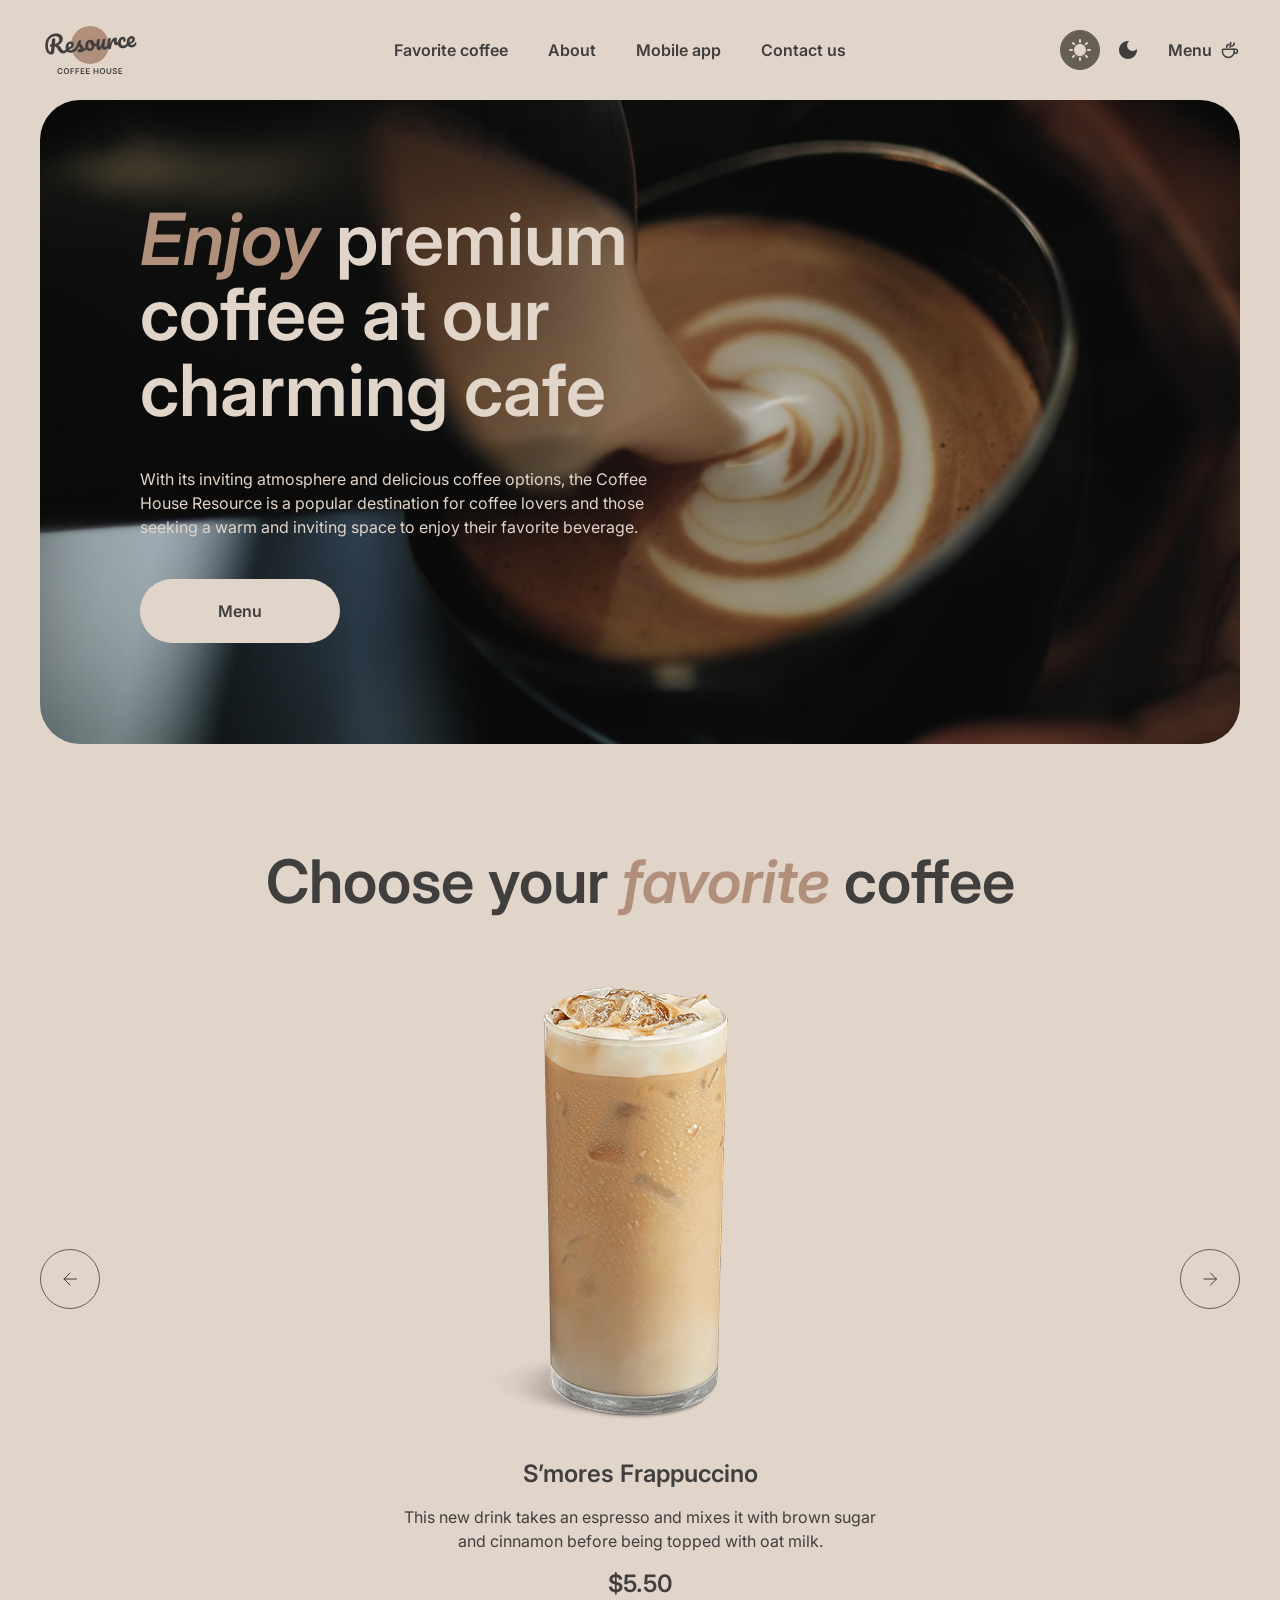
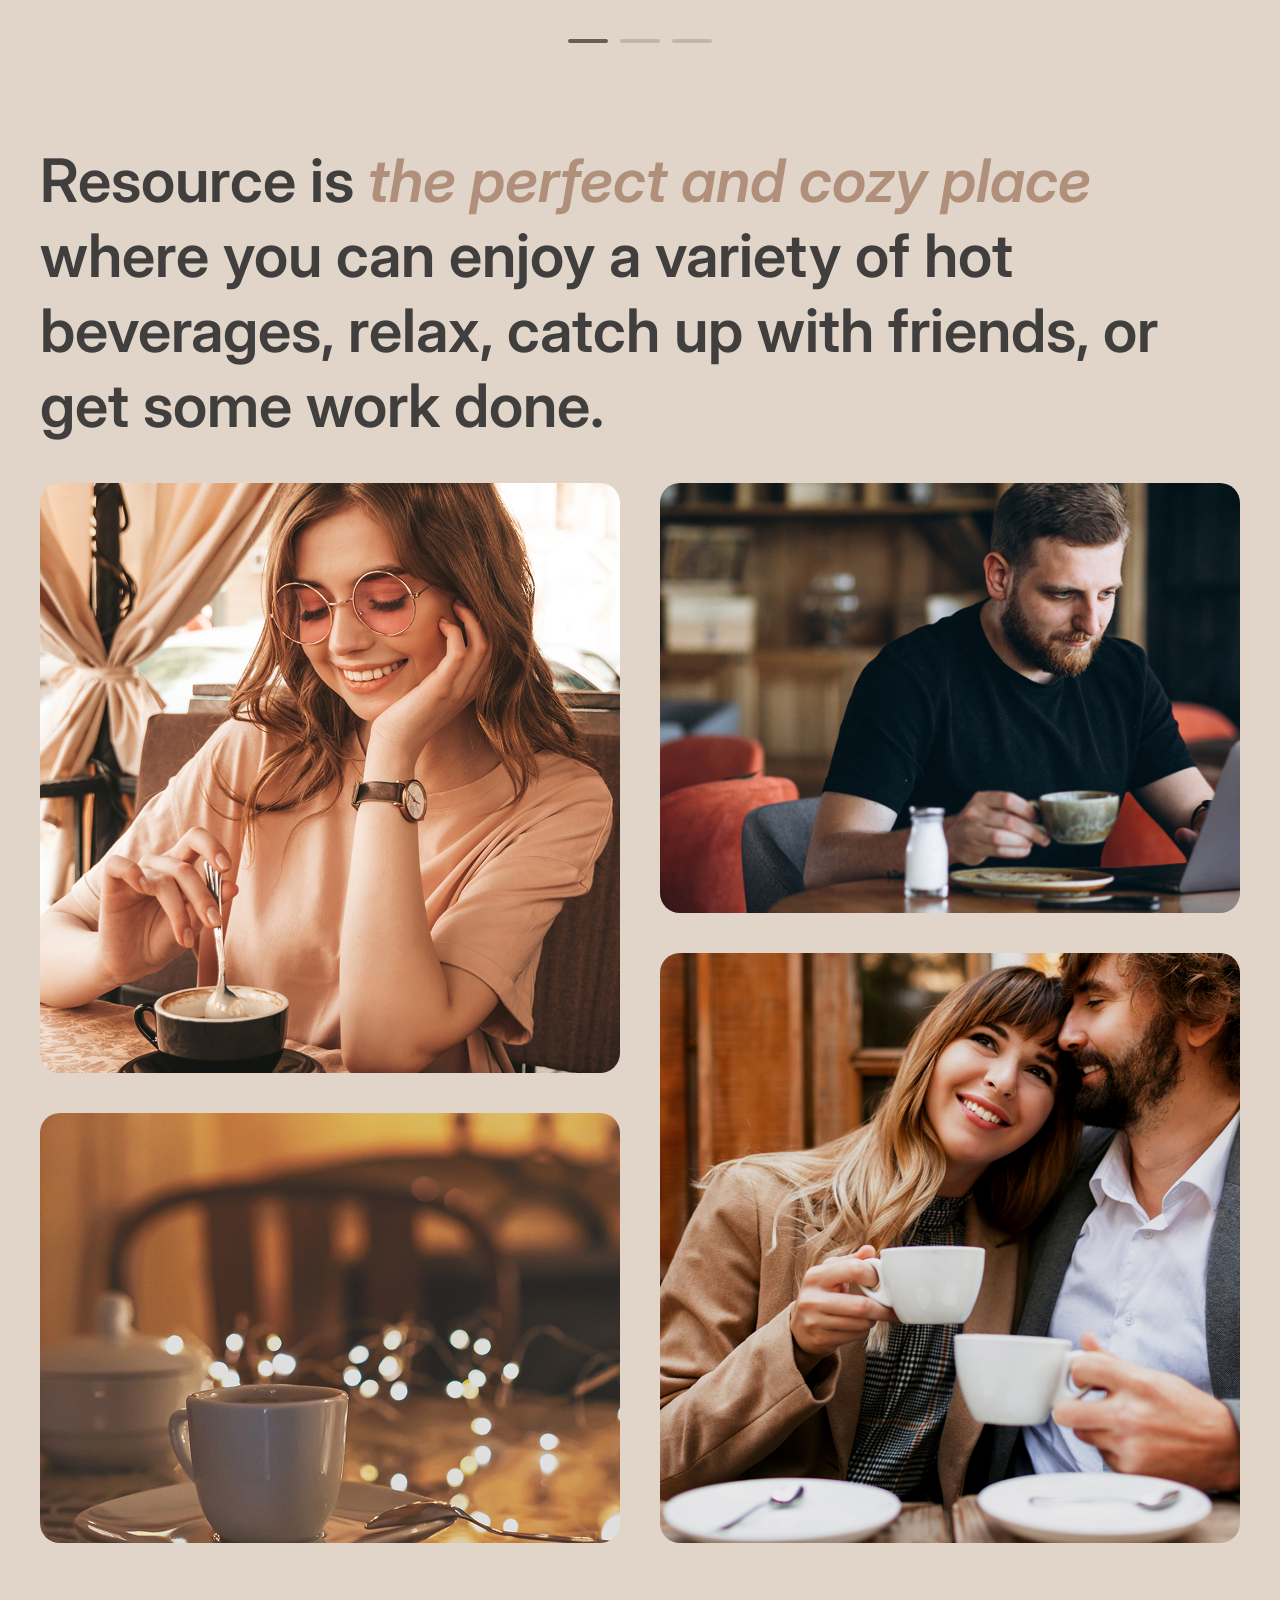
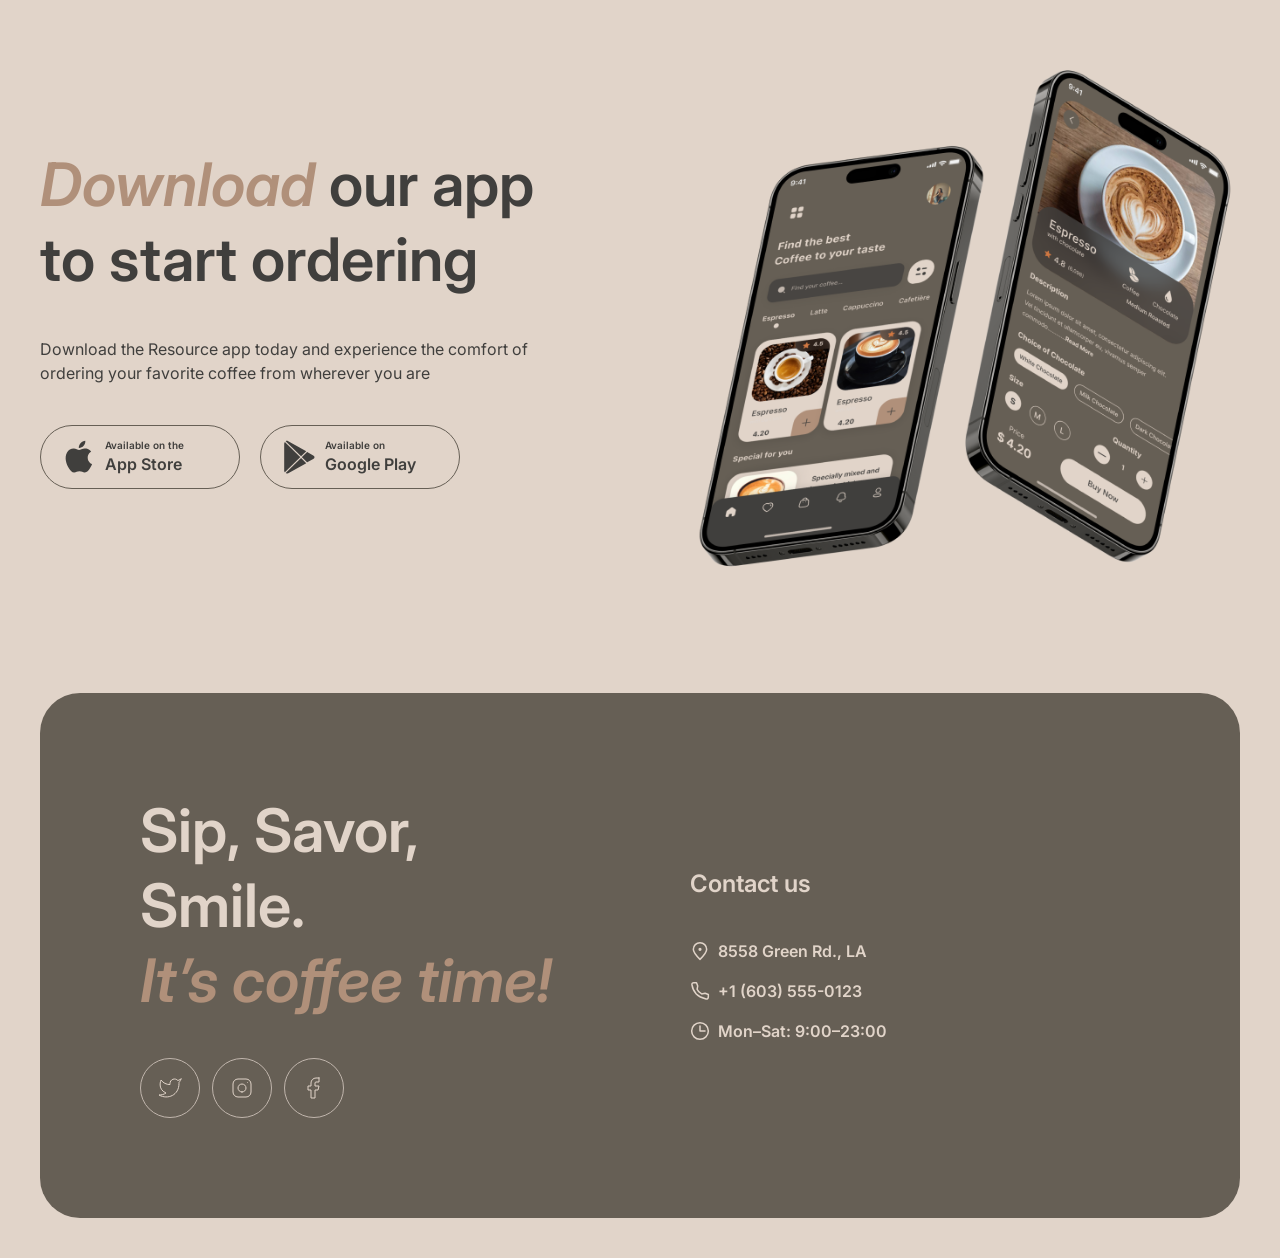
==== commit b56ba509: "fix: improve header navigation semantics" ====
--- a/index.html
+++ b/index.html
@@ -23,29 +23,29 @@
 <body>
 
     <header>
-        <div class="container">
-            <div class="header-menu">
-
-                <a href="index.html" class="logo">
-                    <img src="assets/logo.svg" alt="Coffee House">
-                </a>
-
-                <nav class="nav">
-                    <ul>
-                        <li>
-                            <a href="#favorite-coffee">Favorite coffee</a>
-                        </li>
-                        <li>
-                            <a href="#about">About</a>
-                        </li>
-                        <li>
-                            <a href="#mobile-app">Mobile app</a>
-                        </li>
-                        <li>
-                            <a href="#contacts">Contact us</a>
-                        </li>
-                    </ul>
-                </nav>
+    <div class="container">
+        <div class="header-menu">
+
+            <a href="index.html" class="logo">
+                <img src="assets/logo.svg" alt="Coffee House">
+            </a>
+
+            <nav class="nav">
+
+                <ul class="nav-links">
+                    <li>
+                        <a href="#favorite-coffee">Favorite coffee</a>
+                    </li>
+                    <li>
+                        <a href="#about">About</a>
+                    </li>
+                    <li>
+                        <a href="#mobile-app">Mobile app</a>
+                    </li>
+                    <li>
+                        <a href="#contacts">Contact us</a>
+                    </li>
+                </ul>
 
                 <div class="header-actions">
 
@@ -67,10 +67,14 @@
                         </button>
                     </div>
 
-                    <a href="menu.html" class="coffee-menu">
-                        <span>Menu</span>
-                        <img src="assets/coffee-cup.svg" alt="">
-                    </a>
+                    <ul class="menu-navigation">
+                        <li>
+                            <a href="menu.html" class="coffee-menu">
+                                <span>Menu</span>
+                                <img src="assets/coffee-cup.svg" alt="">
+                            </a>
+                        </li>
+                    </ul>
 
                     <button
                         class="burger-button"
@@ -84,9 +88,11 @@
 
                 </div>
 
-            </div>
+            </nav>
+
         </div>
-    </header>
+    </div>
+</header>
 
     <main>
 
--- a/css/style.css
+++ b/css/style.css
@@ -41,15 +41,28 @@
 .nav {
     display: flex;
     align-items: center;
-}
-
-.nav ul {
+    justify-content: space-between;
+    flex: 1;
+    margin-left: 40px;
+}
+
+.nav-links {
     display: flex;
     align-items: center;
     gap: 40px;
+    margin: 0 auto;
+    padding: 0;
+    list-style: none;
+}
+
+.menu-navigation {
     margin: 0;
     padding: 0;
     list-style: none;
+}
+
+.menu-navigation li {
+    display: flex;
 }
 
 .nav a {
@@ -856,8 +869,14 @@
         padding: 0 40px;
     }
 
-    .nav,
-    .coffee-menu {
+    .nav {
+        display: flex;
+        justify-content: flex-end;
+        margin-left: auto;
+    }
+
+    .nav-links,
+    .menu-navigation {
         display: none;
     }
 
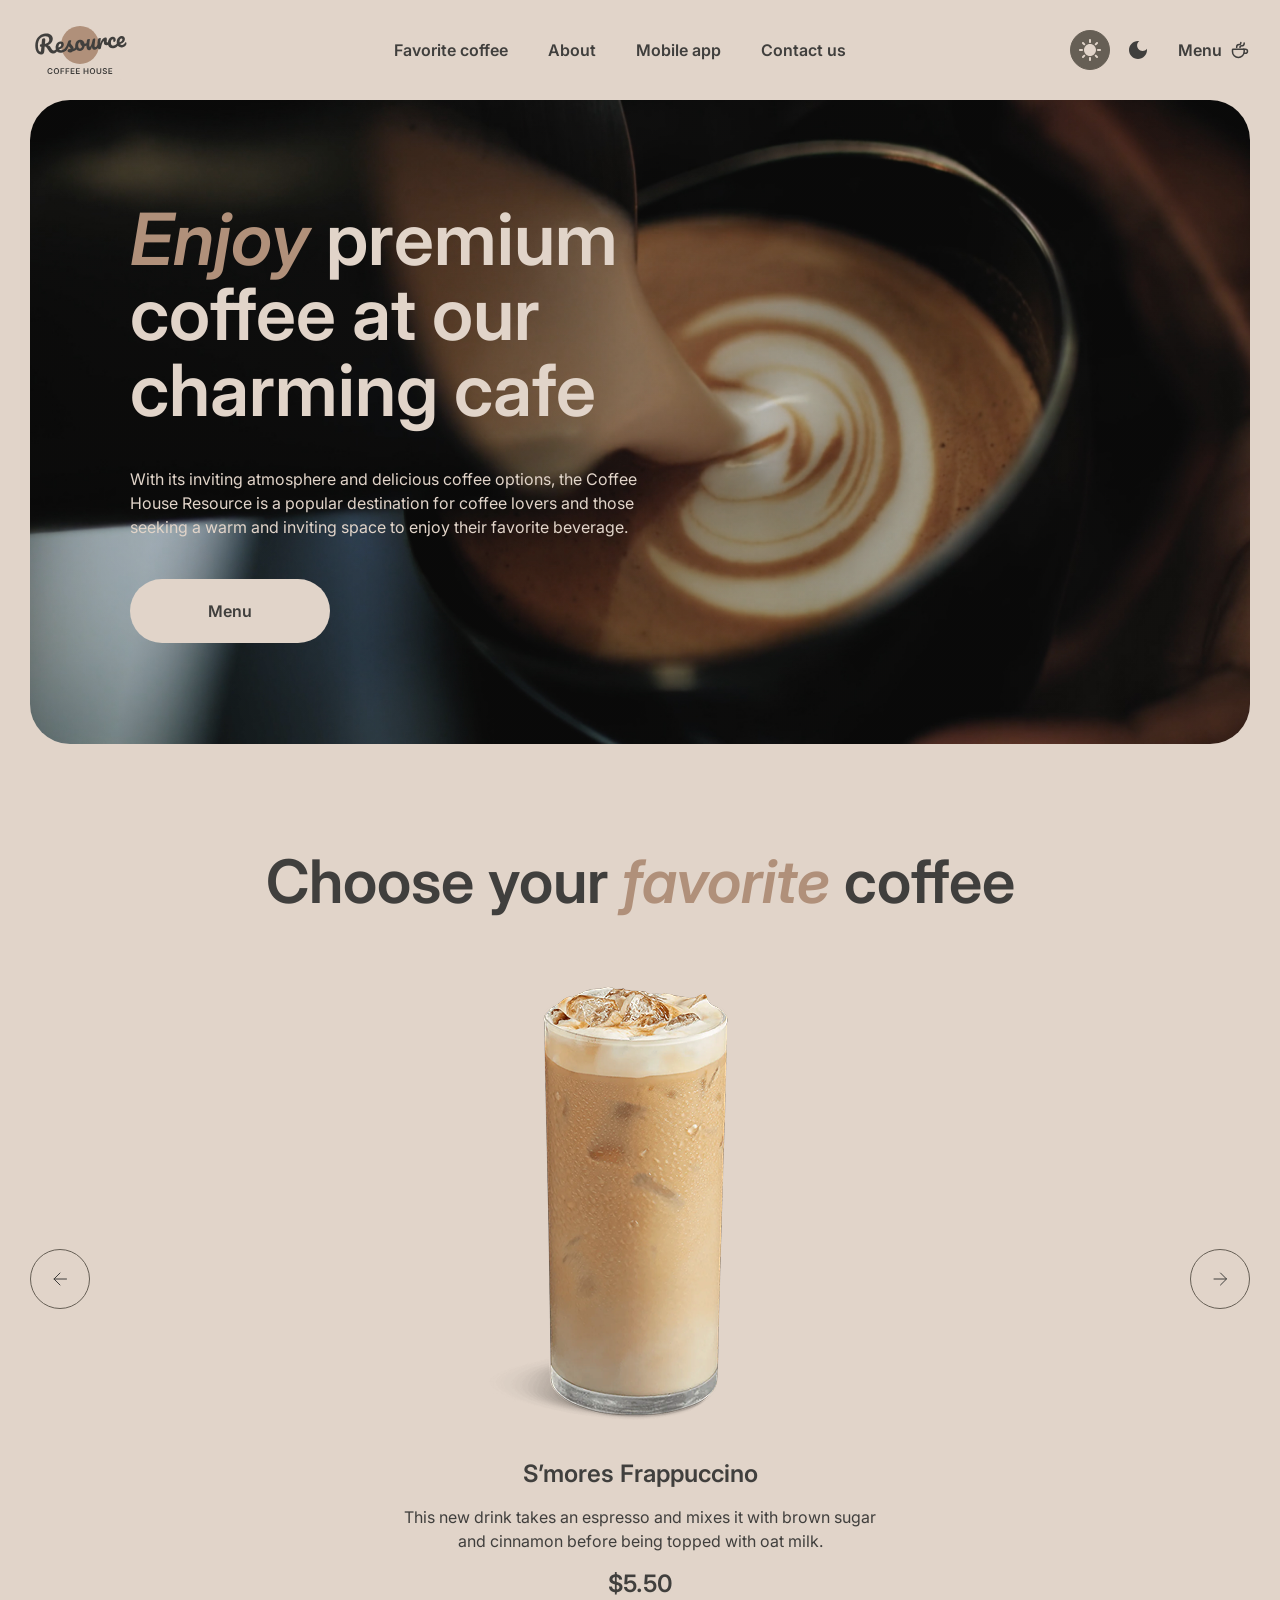
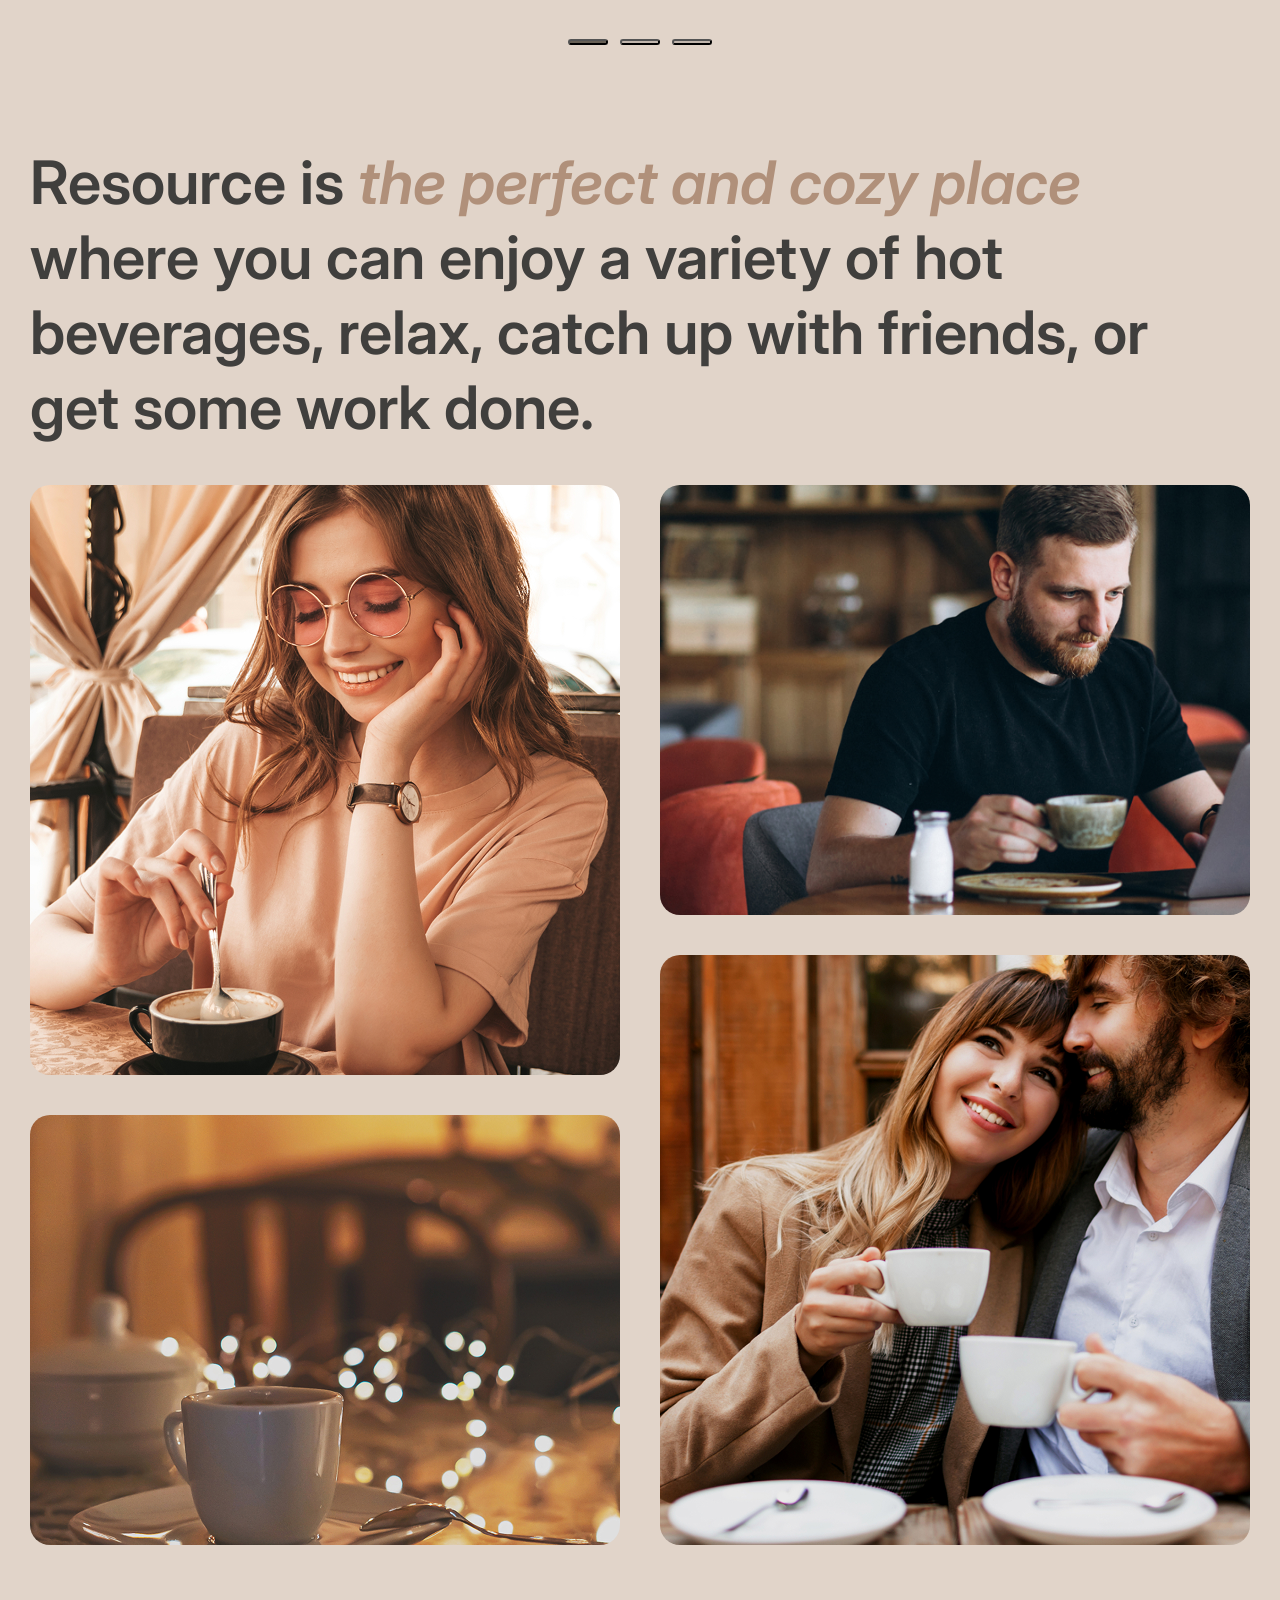
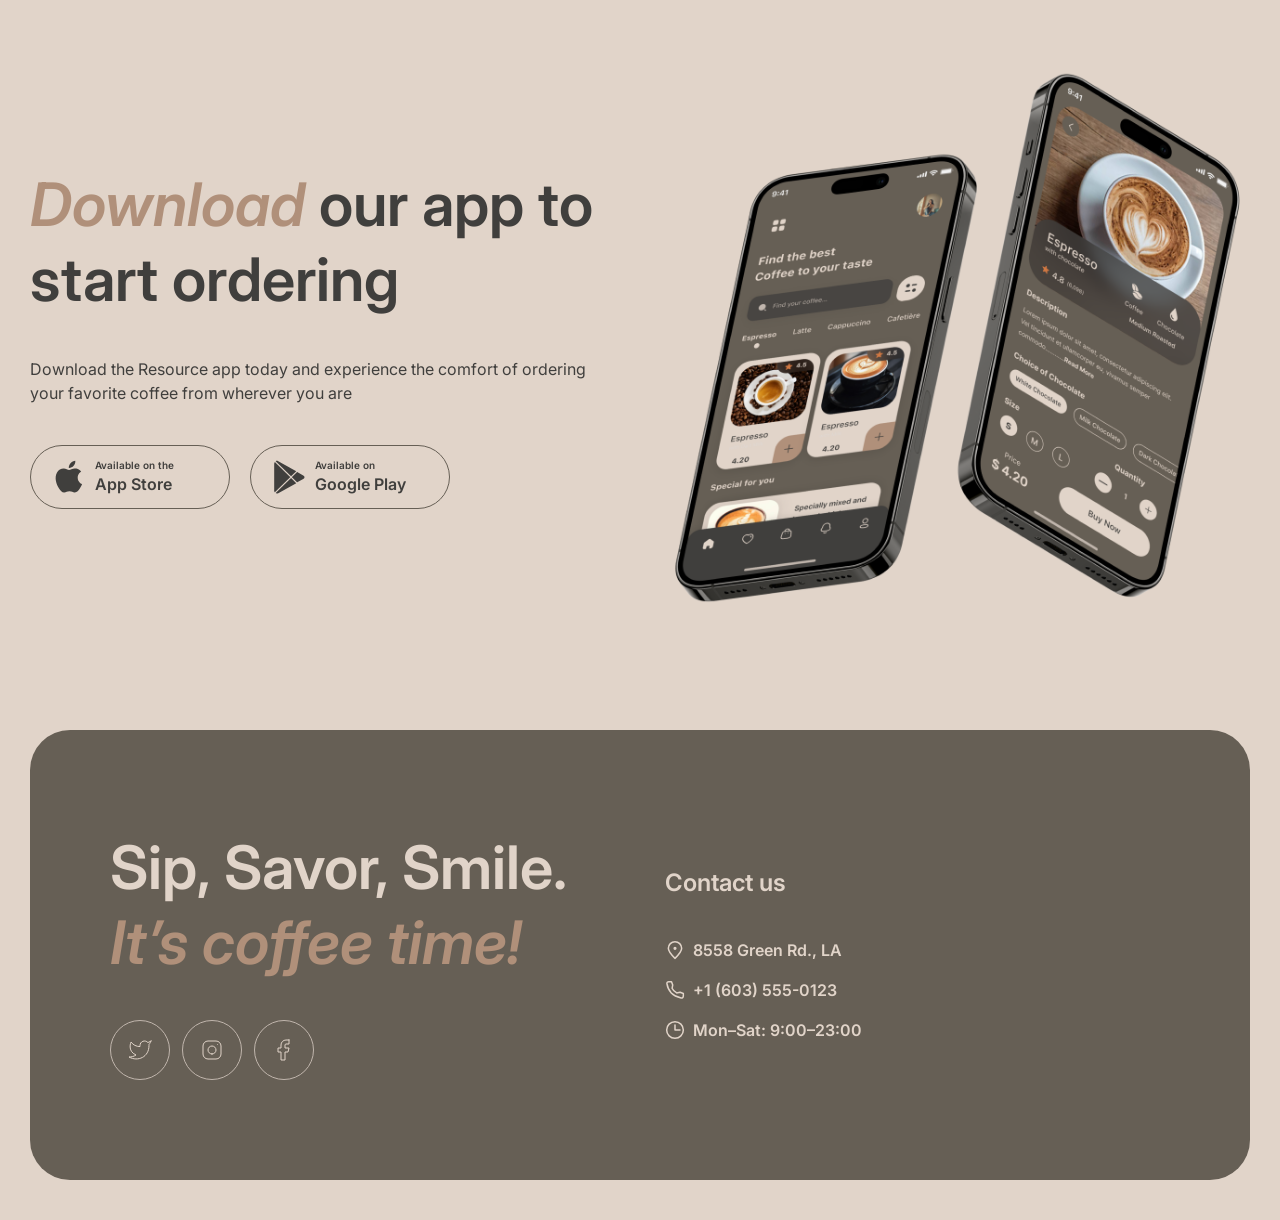
==== commit 263061c9: "feat: add product modal and slider functionality" ====
--- a/index.html
+++ b/index.html
@@ -12,10 +12,8 @@
     <link rel="preconnect" href="https://fonts.googleapis.com">
     <link rel="preconnect" href="https://fonts.gstatic.com" crossorigin>
 
-    <link
-        href="https://fonts.googleapis.com/css2?family=Inter:ital,wght@0,400;0,600;1,600&display=swap"
-        rel="stylesheet"
-    >
+    <link href="https://fonts.googleapis.com/css2?family=Inter:ital,wght@0,400;0,600;1,600&display=swap"
+        rel="stylesheet">
 
     <link rel="stylesheet" href="css/style.css">
 </head>
@@ -23,76 +21,64 @@
 <body>
 
     <header>
-    <div class="container">
-        <div class="header-menu">
-
-            <a href="index.html" class="logo">
-                <img src="assets/logo.svg" alt="Coffee House">
-            </a>
-
-            <nav class="nav">
-
-                <ul class="nav-links">
-                    <li>
-                        <a href="#favorite-coffee">Favorite coffee</a>
-                    </li>
-                    <li>
-                        <a href="#about">About</a>
-                    </li>
-                    <li>
-                        <a href="#mobile-app">Mobile app</a>
-                    </li>
-                    <li>
-                        <a href="#contacts">Contact us</a>
-                    </li>
-                </ul>
-
-                <div class="header-actions">
-
-                    <div class="theme-switch">
-                        <button
-                            class="theme-button light-theme"
-                            type="button"
-                            aria-label="Switch to light theme"
-                        >
-                            <img src="assets/Sun.svg" alt="">
-                        </button>
-
-                        <button
-                            class="theme-button dark-theme"
-                            type="button"
-                            aria-label="Switch to dark theme"
-                        >
-                            <img src="assets/Moon.svg" alt="">
-                        </button>
-                    </div>
-
-                    <ul class="menu-navigation">
+        <div class="container">
+            <div class="header-menu">
+
+                <a href="index.html" class="logo">
+                    <img src="assets/logo.svg" alt="Coffee House">
+                </a>
+
+                <nav class="nav">
+
+                    <ul class="nav-links">
                         <li>
-                            <a href="menu.html" class="coffee-menu">
-                                <span>Menu</span>
-                                <img src="assets/coffee-cup.svg" alt="">
-                            </a>
+                            <a href="#favorite-coffee">Favorite coffee</a>
+                        </li>
+                        <li>
+                            <a href="#about">About</a>
+                        </li>
+                        <li>
+                            <a href="#mobile-app">Mobile app</a>
+                        </li>
+                        <li>
+                            <a href="#contacts">Contact us</a>
                         </li>
                     </ul>
 
-                    <button
-                        class="burger-button"
-                        type="button"
-                        aria-label="Open navigation menu"
-                    >
-                        <span></span>
-                        <span></span>
-                        <span></span>
-                    </button>
-
-                </div>
-
-            </nav>
-
+                    <div class="header-actions">
+
+                        <div class="theme-switch">
+                            <button class="theme-button light-theme" type="button" aria-label="Switch to light theme">
+                                <img src="assets/Sun.svg" alt="">
+                            </button>
+
+                            <button class="theme-button dark-theme" type="button" aria-label="Switch to dark theme">
+                                <img src="assets/Moon.svg" alt="">
+                            </button>
+                        </div>
+
+                        <ul class="menu-navigation">
+                            <li>
+                                <a href="menu.html" class="coffee-menu">
+                                    <span>Menu</span>
+                                    <img src="assets/coffee-cup.svg" alt="">
+                                </a>
+                            </li>
+                        </ul>
+
+                        <button class="burger-button" type="button" aria-label="Open navigation menu">
+                            <span></span>
+                            <span></span>
+                            <span></span>
+                        </button>
+
+                    </div>
+
+                </nav>
+
+            </div>
         </div>
-    </div>
-</header>
+    </header>
 
     <main>
 
@@ -127,62 +113,76 @@
 
         <section class="favorite-coffee" id="favorite-coffee">
             <div class="container">
-
                 <h2>
                     Choose your <span>favorite</span> coffee
                 </h2>
 
                 <div class="slider">
-
-                    <button
-                        class="slider-button slider-button-left"
-                        type="button"
-                        aria-label="Previous coffee"
-                    >
+                    <button class="slider-button slider-button-left" type="button" aria-label="Previous coffee">
                         <img src="assets/arrow-left.svg" alt="">
                     </button>
 
-                    <div class="coffee-slide">
-
-                        <img
-                            src="assets/coffee-slider-1.png"
-                            alt="S'mores Frappuccino"
-                            class="coffee-image"
-                        >
-
-                        <div class="coffee-info">
-
-                            <h3>S’mores Frappuccino</h3>
-
-                            <p>
-                                This new drink takes an espresso and mixes it with brown
-                                sugar and cinnamon before being topped with oat milk.
-                            </p>
-
-                            <div class="coffee-price">
-                                $5.50
+                    <div class="slider-window">
+                        <div class="slider-track">
+                            <div class="coffee-slide">
+                                <img src="assets/coffee-slider-1.png" alt="S'mores Frappuccino" class="coffee-image">
+
+                                <div class="coffee-info">
+                                    <h3>S’mores Frappuccino</h3>
+
+                                    <p>
+                                        This new drink takes an espresso and mixes it with brown
+                                        sugar and cinnamon before being topped with oat milk.
+                                    </p>
+
+                                    <div class="coffee-price">$5.50</div>
+                                </div>
                             </div>
 
-                        </div>
-
-                    </div>
-
-                    <button
-                        class="slider-button slider-button-right"
-                        type="button"
-                        aria-label="Next coffee"
-                    >
+                            <div class="coffee-slide">
+                                <img src="assets/coffee-slider-2.png" alt="Caramel Macchiato" class="coffee-image">
+
+                                <div class="coffee-info">
+                                    <h3>Caramel Macchiato</h3>
+
+                                    <p>
+                                        Fragrant and unique classic espresso with rich
+                                        caramel-peanut syrup, with cream under whipped thick foam.
+                                    </p>
+
+                                    <div class="coffee-price">$5.00</div>
+                                </div>
+                            </div>
+
+                            <div class="coffee-slide">
+                                <img src="assets/coffee-slider-3.png" alt="Ice coffee" class="coffee-image">
+
+                                <div class="coffee-info">
+                                    <h3>Ice coffee</h3>
+
+                                    <p>
+                                        A popular summer drink that tones and invigorates.
+                                        Prepared from coffee, milk and ice.
+                                    </p>
+
+                                    <div class="coffee-price">$4.50</div>
+                                </div>
+                            </div>
+                        </div>
+                    </div>
+
+                    <button class="slider-button slider-button-right" type="button" aria-label="Next coffee">
                         <img src="assets/arrow-right.svg" alt="">
                     </button>
-
                 </div>
 
                 <div class="slider-controls">
-                    <span class="slider-control active"></span>
-                    <span class="slider-control"></span>
-                    <span class="slider-control"></span>
-                </div>
-
+                    <button class="slider-control active" type="button" aria-label="Show first coffee"></button>
+
+                    <button class="slider-control" type="button" aria-label="Show second coffee"></button>
+
+                    <button class="slider-control" type="button" aria-label="Show third coffee"></button>
+                </div>
             </div>
         </section>
 
@@ -200,17 +200,11 @@
                     <div class="about-column">
 
                         <div class="about-image about-image-large">
-                            <img
-                                src="assets/about-1.png"
-                                alt="Woman enjoying coffee"
-                            >
+                            <img src="assets/about-1.png" alt="Woman enjoying coffee">
                         </div>
 
                         <div class="about-image about-image-small">
-                            <img
-                                src="assets/about-2.png"
-                                alt="Coffee in a cozy atmosphere"
-                            >
+                            <img src="assets/about-2.png" alt="Coffee in a cozy atmosphere">
                         </div>
 
                     </div>
@@ -218,17 +212,11 @@
                     <div class="about-column">
 
                         <div class="about-image about-image-small">
-                            <img
-                                src="assets/about-3.png"
-                                alt="Man enjoying coffee"
-                            >
+                            <img src="assets/about-3.png" alt="Man enjoying coffee">
                         </div>
 
                         <div class="about-image about-image-large">
-                            <img
-                                src="assets/about-4.png"
-                                alt="Couple enjoying coffee"
-                            >
+                            <img src="assets/about-4.png" alt="Couple enjoying coffee">
                         </div>
 
                     </div>
@@ -254,16 +242,9 @@
 
                     <div class="app-buttons">
 
-                        <a
-                            href="https://www.apple.com/app-store/"
-                            class="app-button"
-                            target="_blank"
-                            rel="noopener noreferrer"
-                        >
-                            <img
-                                src="assets/icon-app-store.svg"
-                                alt=""
-                            >
+                        <a href="https://www.apple.com/app-store/" class="app-button" target="_blank"
+                            rel="noopener noreferrer">
+                            <img src="assets/icon-app-store.svg" alt="">
 
                             <span class="app-button-text">
                                 <small>Available on the</small>
@@ -271,16 +252,9 @@
                             </span>
                         </a>
 
-                        <a
-                            href="https://play.google.com/store"
-                            class="app-button"
-                            target="_blank"
-                            rel="noopener noreferrer"
-                        >
-                            <img
-                                src="assets/icon-google-play.svg"
-                                alt=""
-                            >
+                        <a href="https://play.google.com/store" class="app-button" target="_blank"
+                            rel="noopener noreferrer">
+                            <img src="assets/icon-google-play.svg" alt="">
 
                             <span class="app-button-text">
                                 <small>Available on</small>
@@ -294,10 +268,7 @@
 
                 <div class="mobile-image">
 
-                    <img
-                        src="assets/mobile-screens.png"
-                        alt="Coffee House mobile application"
-                    >
+                    <img src="assets/mobile-screens.png" alt="Coffee House mobile application">
 
                 </div>
 
@@ -320,33 +291,18 @@
 
                     <div class="socials">
 
-                        <a
-                            href="https://twitter.com/"
-                            class="social-button"
-                            aria-label="Twitter"
-                            target="_blank"
-                            rel="noopener noreferrer"
-                        >
+                        <a href="https://twitter.com/" class="social-button" aria-label="Twitter" target="_blank"
+                            rel="noopener noreferrer">
                             <img src="assets/twitter.svg" alt="">
                         </a>
 
-                        <a
-                            href="https://www.instagram.com/"
-                            class="social-button"
-                            aria-label="Instagram"
-                            target="_blank"
-                            rel="noopener noreferrer"
-                        >
+                        <a href="https://www.instagram.com/" class="social-button" aria-label="Instagram"
+                            target="_blank" rel="noopener noreferrer">
                             <img src="assets/instagram.svg" alt="">
                         </a>
 
-                        <a
-                            href="https://www.facebook.com/"
-                            class="social-button"
-                            aria-label="Facebook"
-                            target="_blank"
-                            rel="noopener noreferrer"
-                        >
+                        <a href="https://www.facebook.com/" class="social-button" aria-label="Facebook" target="_blank"
+                            rel="noopener noreferrer">
                             <img src="assets/facebook.svg" alt="">
                         </a>
 
@@ -360,20 +316,13 @@
 
                     <div class="contact-list">
 
-                        <a
-                            href="https://www.google.com/maps/search/?api=1&query=8558+Green+Rd,+LA"
-                            class="contact-item"
-                            target="_blank"
-                            rel="noopener noreferrer"
-                        >
+                        <a href="https://www.google.com/maps/search/?api=1&query=8558+Green+Rd,+LA" class="contact-item"
+                            target="_blank" rel="noopener noreferrer">
                             <img src="assets/pin-alt.svg" alt="">
                             <span>8558 Green Rd., LA</span>
                         </a>
 
-                        <a
-                            href="tel:+16035550123"
-                            class="contact-item"
-                        >
+                        <a href="tel:+16035550123" class="contact-item">
                             <img src="assets/phone.svg" alt="">
                             <span>+1 (603) 555-0123</span>
                         </a>
--- a/css/style.css
+++ b/css/style.css
@@ -31,9 +31,17 @@
 
 .logo {
     display: flex;
+    align-items: center;
+    justify-content: center;
+    width: 100px;
+    height: 60px;
+    background-color: #e1d4c9;
+    border-radius: 12px;
+    flex-shrink: 0;
 }
 
 .logo img {
+    display: block;
     width: 100px;
     height: 60px;
 }
@@ -123,12 +131,12 @@
     opacity: 0.7;
 }
 
-.light-theme img {
+.theme-button.light-theme img {
     width: 22px;
     height: 22px;
 }
 
-.dark-theme img {
+.theme-button.dark-theme img {
     width: 18px;
     height: 18px;
 }
@@ -198,6 +206,91 @@
     background-color: #403f3d;
 }
 
+
+.mobile-menu {
+    position: fixed;
+    top: 100px;
+    right: 0;
+    bottom: 0;
+    left: 0;
+    z-index: 900;
+    display: flex;
+    flex-direction: column;
+    align-items: center;
+    padding: 60px 40px 40px;
+    background-color: #e1d4c9;
+    opacity: 0;
+    visibility: hidden;
+    transform: translateX(100%);
+    transition: transform 0.4s ease, opacity 0.4s ease, visibility 0.4s ease;
+}
+
+.mobile-menu.open {
+    opacity: 1;
+    visibility: visible;
+    transform: translateX(0);
+}
+
+.mobile-menu-links {
+    display: flex;
+    flex-direction: column;
+    align-items: center;
+    gap: 60px;
+    margin: 0;
+    padding: 0;
+    list-style: none;
+}
+
+.mobile-menu-links a,
+.mobile-menu-menu-link {
+    color: #403f3d;
+    text-decoration: none;
+    font-size: 32px;
+    font-weight: 600;
+    line-height: 125%;
+}
+
+.mobile-menu-menu-link {
+    display: flex;
+    align-items: center;
+    gap: 16px;
+    margin-top: 100px;
+}
+
+.mobile-menu-menu-link img {
+    width: 40px;
+    height: 40px;
+}
+
+body.burger-open {
+    overflow: hidden;
+}
+
+body.dark-theme .mobile-menu {
+    background-color: #403f3d;
+}
+
+body.dark-theme .mobile-menu-links a,
+body.dark-theme .mobile-menu-menu-link {
+    color: #e1d4c9;
+}
+
+.burger-button span {
+    transition: transform 0.3s ease, opacity 0.3s ease;
+}
+
+.burger-button.open span:nth-child(1) {
+    transform: translateY(8px) rotate(45deg);
+}
+
+.burger-button.open span:nth-child(2) {
+    opacity: 0;
+}
+
+.burger-button.open span:nth-child(3) {
+    transform: translateY(-8px) rotate(-45deg);
+}
+
 .hero-content {
     min-height: 644px;
     display: flex;
@@ -205,10 +298,8 @@
     padding: 100px;
     border-radius: 40px;
     background:
-        linear-gradient(
-            rgba(64, 63, 61, 0.15),
-            rgba(64, 63, 61, 0.15)
-        ),
+        linear-gradient(rgba(64, 63, 61, 0.15),
+            rgba(64, 63, 61, 0.15)),
         url("../assets/img-hero.jpg") center / cover no-repeat;
 }
 
@@ -300,8 +391,18 @@
     height: 24px;
 }
 
-.slider-button:hover {
+@media (hover: hover) {
+    .slider-button:hover {
+        background-color: transparent;
+    }
+}
+
+.slider-button:active {
     background-color: #665f55;
+}
+
+.slider-button:active img {
+    filter: brightness(0) invert(1);
 }
 
 .coffee-slide {
@@ -672,6 +773,173 @@
     font-family: "Inter", sans-serif;
     font-size: 24px;
     cursor: pointer;
+}
+
+.modal-overlay {
+    position: fixed;
+    inset: 0;
+    z-index: 1000;
+    display: flex;
+    align-items: center;
+    justify-content: center;
+    padding: 40px;
+    background-color: rgba(64, 63, 61, 0.8);
+}
+
+.product-modal {
+    display: flex;
+    gap: 20px;
+    width: 100%;
+    max-width: 800px;
+    padding: 16px;
+    border-radius: 40px;
+    background-color: #e1d4c9;
+}
+
+.product-modal-image {
+    flex: 0 0 310px;
+    width: 310px;
+    height: 310px;
+    overflow: hidden;
+    border-radius: 40px;
+}
+
+.product-modal-image img {
+    display: block;
+    width: 340px;
+    height: 340px;
+    margin: -15px;
+    object-fit: cover;
+}
+
+.product-modal-content {
+    display: flex;
+    flex: 1;
+    flex-direction: column;
+    min-width: 0;
+}
+
+.product-modal-content h2 {
+    margin: 0 0 12px;
+    color: #403f3d;
+    font-size: 24px;
+    font-weight: 600;
+    line-height: 125%;
+}
+
+.product-modal-description {
+    margin: 0 0 20px;
+    color: #403f3d;
+    font-size: 16px;
+    line-height: 150%;
+}
+
+.product-modal-section {
+    margin-bottom: 20px;
+}
+
+.product-modal-label {
+    display: block;
+    margin-bottom: 8px;
+    color: #403f3d;
+    font-size: 16px;
+    line-height: 150%;
+}
+
+.product-modal-options {
+    display: flex;
+    flex-wrap: wrap;
+    gap: 8px;
+}
+
+.modal-option {
+    display: flex;
+    align-items: center;
+    gap: 8px;
+    min-height: 46px;
+    padding: 8px 16px 8px 8px;
+    border: 1px solid #c1b6ad;
+    border-radius: 100px;
+    background-color: transparent;
+    color: #403f3d;
+    font-family: "Inter", sans-serif;
+    font-size: 16px;
+    font-weight: 600;
+    line-height: 150%;
+    cursor: pointer;
+}
+
+.modal-option span {
+    display: flex;
+    align-items: center;
+    justify-content: center;
+    width: 30px;
+    height: 30px;
+    border-radius: 50%;
+    background-color: #c1b6ad;
+}
+
+.modal-option.active {
+    border-color: #665f55;
+    background-color: #665f55;
+    color: #e1d4c9;
+}
+
+.modal-option.active span {
+    background-color: #e1d4c9;
+    color: #403f3d;
+}
+
+.product-modal-total {
+    display: flex;
+    justify-content: space-between;
+    margin-bottom: 20px;
+    color: #403f3d;
+    font-size: 24px;
+    font-weight: 600;
+    line-height: 125%;
+}
+
+.product-modal-note {
+    display: flex;
+    gap: 8px;
+    padding: 12px 0;
+    border-top: 1px solid #c1b6ad;
+}
+
+.product-modal-note p {
+    margin: 0;
+    color: #403f3d;
+    font-size: 10px;
+    font-weight: 600;
+    line-height: 140%;
+}
+
+.product-modal-close {
+    width: 100%;
+    min-height: 44px;
+    margin-top: 20px;
+    border: 1px solid #665f55;
+    border-radius: 100px;
+    background-color: transparent;
+    color: #403f3d;
+    font-family: "Inter", sans-serif;
+    font-size: 16px;
+    font-weight: 600;
+    cursor: pointer;
+    transition:
+        background-color 0.3s ease,
+        color 0.3s ease,
+        transform 0.1s ease;
+}
+
+.product-modal-close:hover {
+    background-color: #665f55;
+    color: #e1d4c9;
+}
+
+.product-modal-close:active {
+    transform: scale(0.98);
 }
 
 .contacts {
@@ -797,14 +1065,6 @@
     background-color: #e1d4c9;
 }
 
-body.dark-theme .slider-button {
-    border-color: #c1b6ad;
-}
-
-body.dark-theme .slider-button:hover {
-    background-color: #665f55;
-}
-
 body.dark-theme .slider-control.active {
     background-color: #e1d4c9;
 }
@@ -838,7 +1098,11 @@
     color: #e1d4c9;
 }
 
-@media (max-width: 1200px) {
+body.modal-open {
+    overflow: hidden;
+}
+
+@media (max-width: 1439px) {
     .container {
         padding: 0 30px;
     }
@@ -882,6 +1146,22 @@
 
     .burger-button {
         display: flex;
+        position: relative;
+        z-index: 1001;
+    }
+
+    body.burger-open header {
+        position: relative;
+        z-index: 1000;
+        background-color: #e1d4c9;
+    }
+
+    body.dark-theme.burger-open header {
+        background-color: #403f3d;
+    }
+
+    body.burger-open .theme-switch {
+        display: none;
     }
 
     .hero-content {
@@ -919,7 +1199,7 @@
         gap: 40px;
     }
 
-    .about-column + .about-column {
+    .about-column+.about-column {
         margin-top: 40px;
     }
 
@@ -966,14 +1246,6 @@
         grid-template-columns: repeat(2, 310px);
         justify-content: center;
     }
-
-    .menu-card:nth-child(n + 5) {
-        display: none;
-    }
-
-    .menu-more-button {
-        display: flex;
-    }
 }
 
 @media (max-width: 700px) {
@@ -983,6 +1255,21 @@
 
     .menu-grid {
         grid-template-columns: 310px;
+    }
+
+    .modal-overlay {
+        padding: 16px;
+        overflow-y: auto;
+        align-items: flex-start;
+    }
+
+    .product-modal {
+        max-width: 342px;
+        margin: auto 0;
+    }
+
+    .product-modal-image {
+        display: none;
     }
 }
 
@@ -1004,14 +1291,6 @@
         font-size: 42px;
     }
 
-    .slider-button {
-        display: none;
-    }
-
-    .slider {
-        justify-content: center;
-    }
-
     .about h2 {
         font-size: 42px;
     }
@@ -1043,6 +1322,46 @@
 
     .menu-offer h1 {
         font-size: 42px;
+    }
+
+    .slider {
+        position: relative;
+        display: block;
+    }
+
+    .slider-window {
+        width: 100%;
+        max-width: 480px;
+        overflow: hidden;
+    }
+
+    .coffee-slide {
+        flex: 0 0 100%;
+        width: 100%;
+        max-width: 328px;
+    }
+
+    .coffee-slide img {
+        width: 100%;
+        max-width: 328px;
+        height: auto;
+    }
+
+    .slider-button {
+        position: absolute;
+        top: 240px;
+        z-index: 5;
+        width: 44px;
+        height: 44px;
+        flex-basis: 44px;
+    }
+
+    .slider-button:first-child {
+        left: -8px;
+    }
+
+    .slider-button:last-child {
+        right: -8px;
     }
 }
 
@@ -1134,4 +1453,173 @@
         grid-template-columns: 310px;
         gap: 40px;
     }
+}
+
+@media (max-width: 768px) {
+    body.burger-open {
+        overflow: hidden;
+    }
+
+    .mobile-menu {
+        position: fixed;
+        top: 100px;
+        left: 0;
+        z-index: 900;
+        width: 100%;
+        height: calc(100vh - 100px);
+        overflow-y: auto;
+        background-color: #e1d4c9;
+        transform: translateX(100%);
+        visibility: hidden;
+        transition:
+            transform 0.5s ease,
+            visibility 0.5s;
+    }
+
+    .mobile-menu.open {
+        transform: translateX(0);
+        visibility: visible;
+    }
+
+    .mobile-menu-nav {
+        display: flex;
+        flex-direction: column;
+        align-items: center;
+        padding-top: 40px;
+    }
+
+    .mobile-menu-nav a {
+        color: #403f3d;
+        text-decoration: none;
+        font-size: 32px;
+        font-weight: 600;
+        line-height: 125%;
+    }
+
+    .mobile-menu-nav a+a {
+        margin-top: 60px;
+    }
+
+    .mobile-menu-coffee {
+        display: flex;
+        align-items: center;
+        gap: 16px;
+        margin-top: 60px !important;
+    }
+
+    .mobile-menu-coffee img {
+        width: 40px;
+        height: 40px;
+    }
+
+    .burger-button {
+        position: relative;
+        gap: 0;
+    }
+
+    .burger-button span {
+        position: absolute;
+        transition:
+            transform 0.3s ease,
+            opacity 0.3s ease;
+    }
+
+    .burger-button span:nth-child(1) {
+        transform: translateY(-6px);
+    }
+
+    .burger-button span:nth-child(2) {
+        transform: translateY(0);
+    }
+
+    .burger-button span:nth-child(3) {
+        transform: translateY(6px);
+    }
+
+    .burger-button.open span:nth-child(1) {
+        transform: rotate(45deg);
+    }
+
+    .burger-button.open span:nth-child(2) {
+        opacity: 0;
+    }
+
+    .burger-button.open span:nth-child(3) {
+        transform: rotate(-45deg);
+    }
+
+    body.dark-theme .mobile-menu {
+        background-color: #403f3d;
+    }
+
+    body.dark-theme .mobile-menu-nav a {
+        color: #e1d4c9;
+    }
+}
+
+.slider-window {
+    width: 100%;
+    max-width: 480px;
+    overflow: hidden;
+}
+
+.slider-track {
+    display: flex;
+    width: 100%;
+    transition: transform 0.6s ease;
+}
+
+.slider-track .coffee-slide {
+    flex: 0 0 100%;
+    width: 100%;
+    max-width: none;
+}
+
+.slider-track .coffee-image {
+    display: block;
+    width: 480px;
+    height: 480px;
+    object-fit: contain;
+}
+
+.slider-button {
+    background-color: transparent;
+    transition:
+        background-color 0.2s ease,
+        border-color 0.2s ease;
+}
+
+.slider-button img {
+    transition: filter 0.2s ease;
+}
+
+@media (hover: hover) {
+    .slider-button:hover {
+        background-color: transparent;
+    }
+}
+
+.slider-button:active {
+    background-color: #665f55;
+}
+
+.slider-button:active img {
+    filter: brightness(0) invert(1);
+}
+
+body.dark-theme .slider-button {
+    border-color: #e1d4c9;
+    background-color: transparent;
+}
+
+body.dark-theme .slider-button img {
+    filter: brightness(0) invert(1);
+}
+
+body.dark-theme .slider-button:active {
+    background-color: #e1d4c9;
+}
+
+body.dark-theme .slider-button:active img {
+    filter: none;
 }
